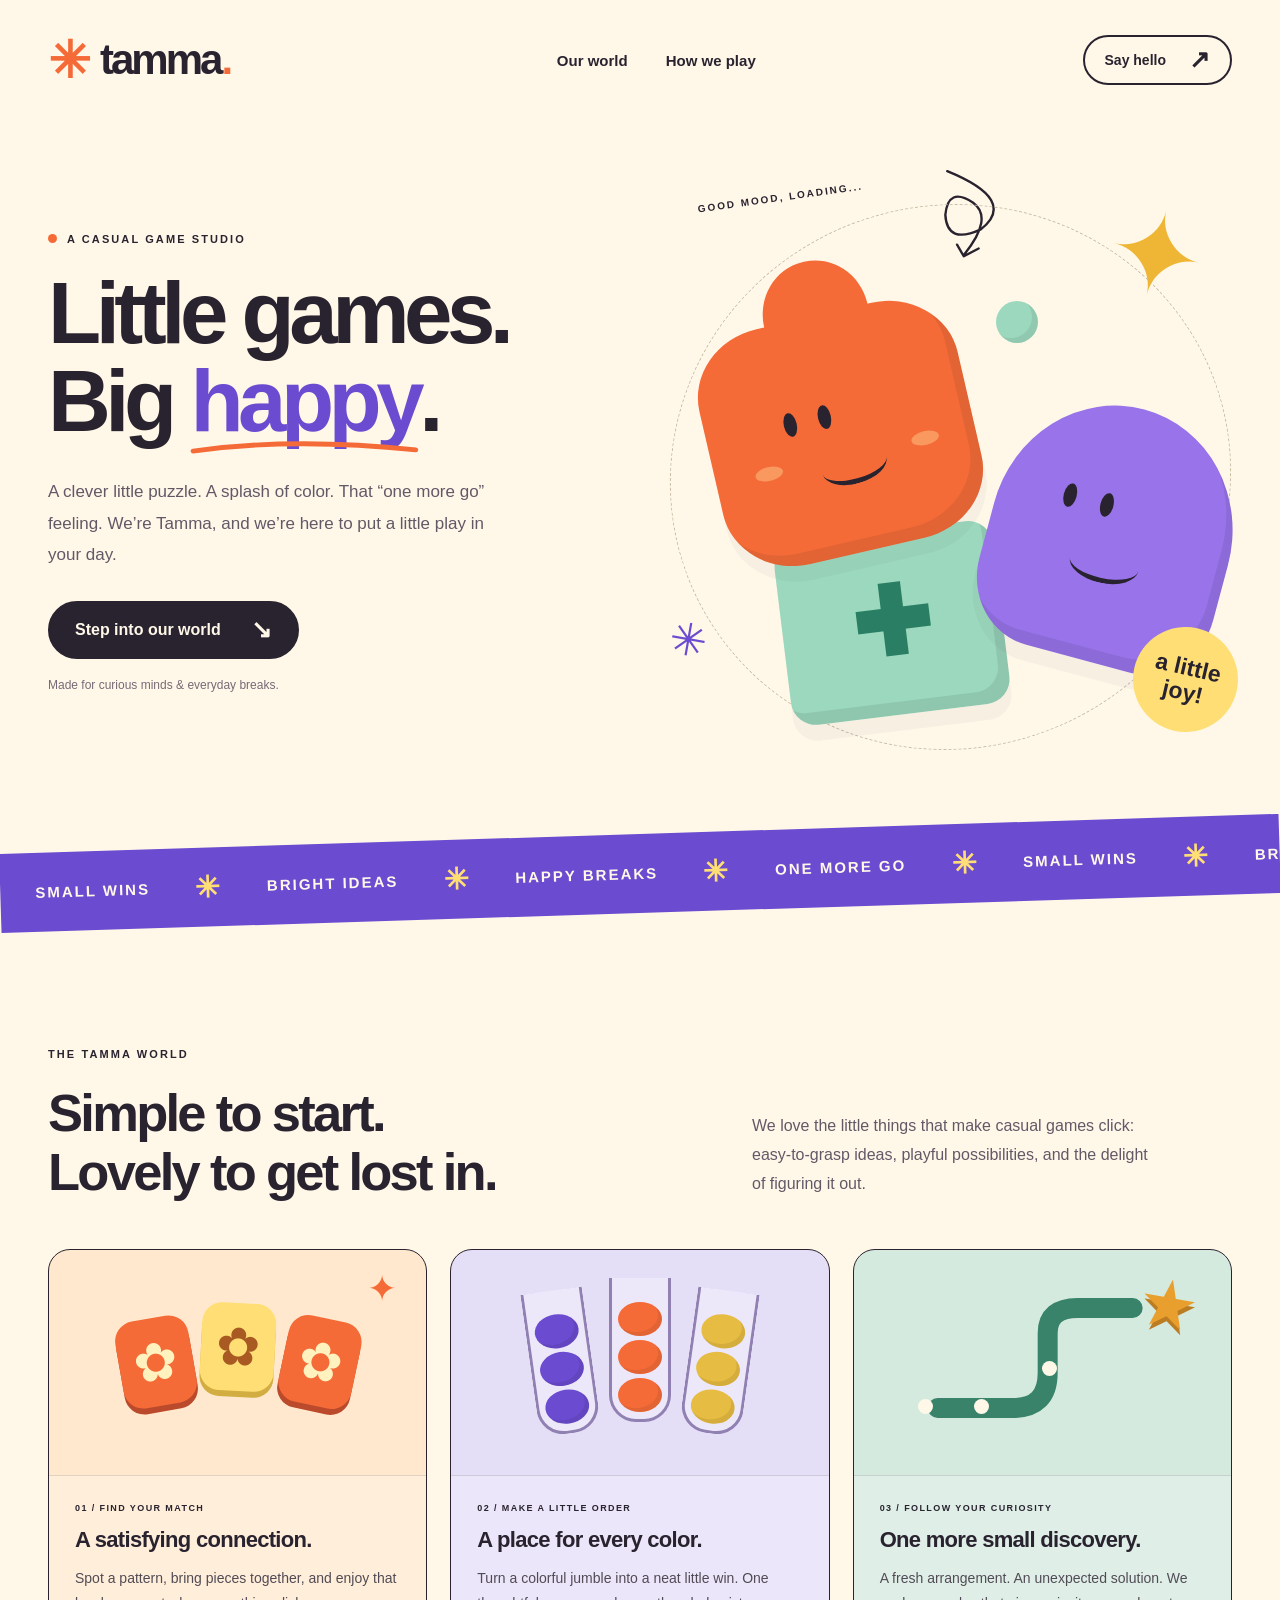
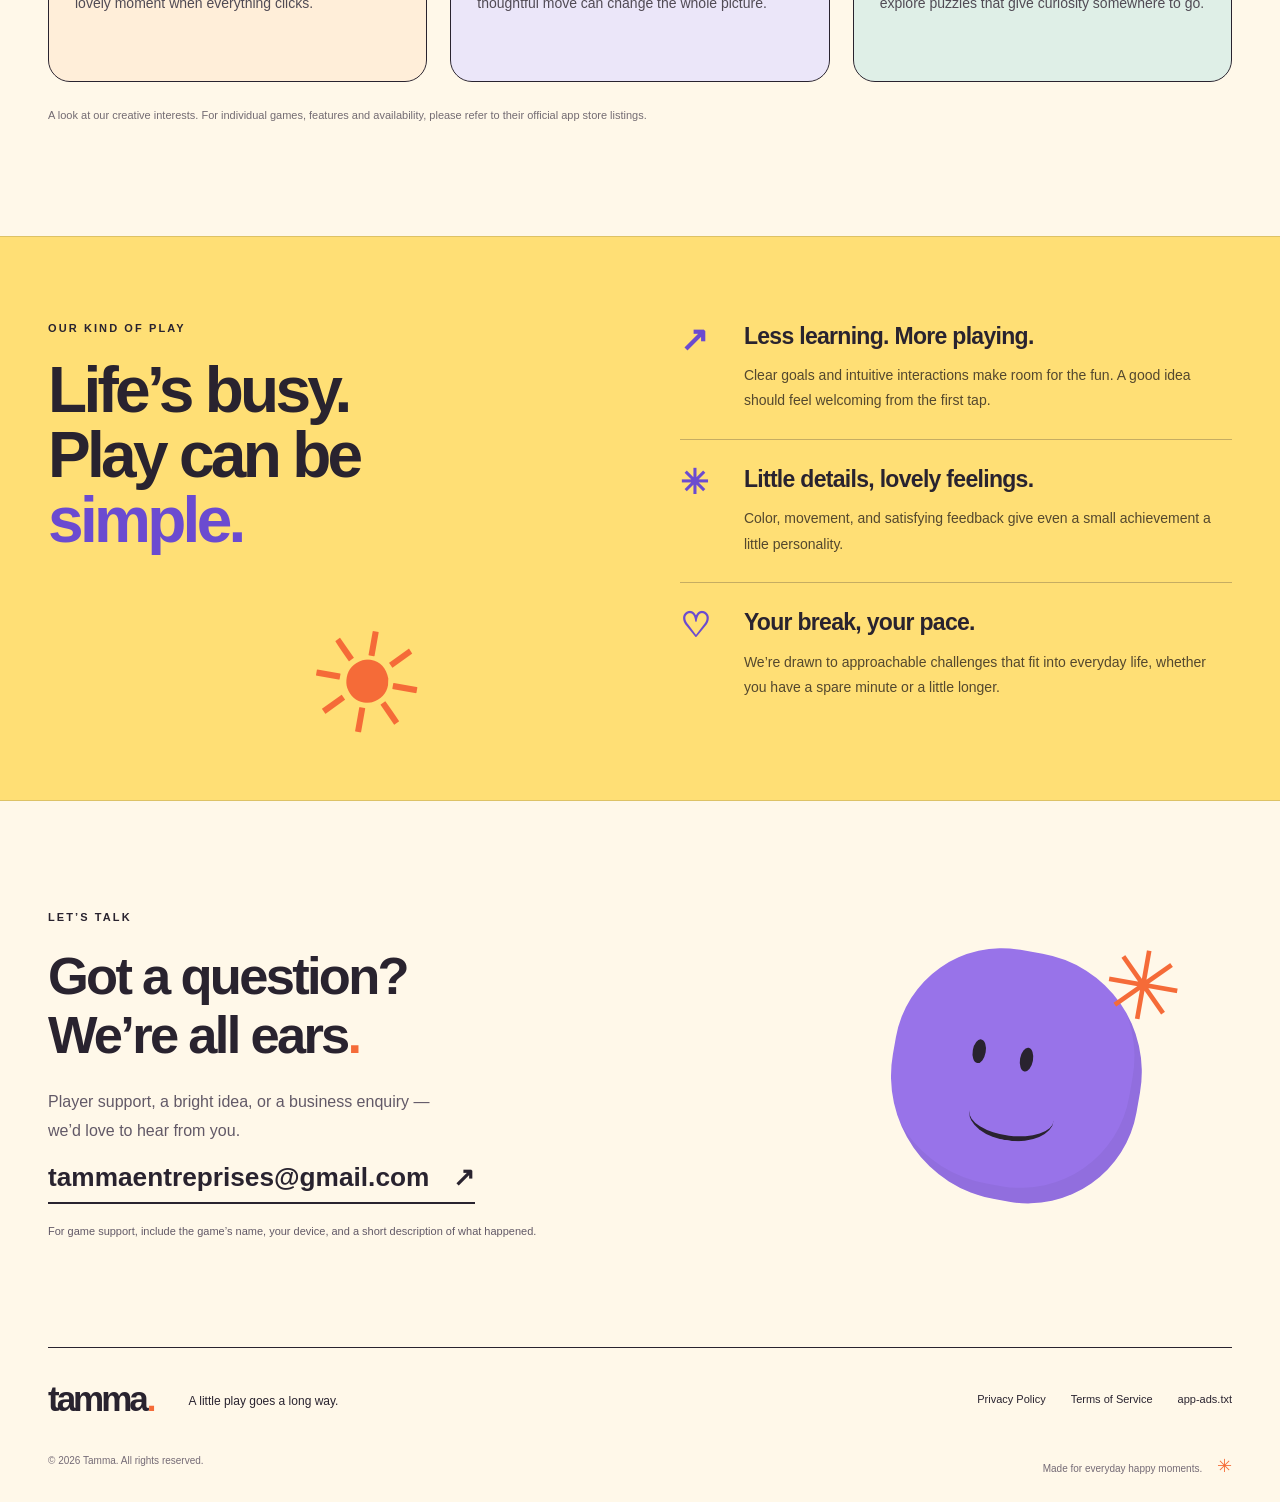
==== index.html @ 645f9931 "Create Tamma casual game studio website" ====
<!doctype html>
<html lang="en">
<head>
  <meta charset="utf-8"><meta name="viewport" content="width=device-width, initial-scale=1">
  <meta name="theme-color" content="#fff8e9">
  <title>Tamma — A little play goes a long way</title>
  <meta name="description" content="Welcome to Tamma. A casual game studio exploring colorful puzzles, satisfying little challenges, and feel-good moments for your everyday.">
  <link rel="canonical" href="https://tammannn.xyz/">
  <meta property="og:title" content="Tamma — A little play goes a long way"><meta property="og:description" content="Colorful puzzles. Small discoveries. A brighter little break."><meta property="og:type" content="website"><meta property="og:url" content="https://tammannn.xyz/">
  <link rel="icon" href="/favicon.svg" type="image/svg+xml"><link rel="stylesheet" href="/style.css">
</head>
<body>
  <a class="skip" href="#main">Skip to content</a>
  <header class="site-header wrap">
    <a class="brand" href="/" aria-label="Tamma home"><span class="brand-flower" aria-hidden="true">✳</span>tamma<span class="brand-dot">.</span></a>
    <nav aria-label="Main navigation"><a href="#world">Our world</a><a href="#approach">How we play</a></nav>
    <a class="button small" href="#contact">Say hello <span aria-hidden="true">↗</span></a>
  </header>
  <main id="main">
    <section class="hero wrap">
      <div class="hero-copy">
        <p class="eyebrow"><span class="status-dot"></span> A CASUAL GAME STUDIO</p>
        <h1>Little games.<br>Big <span class="happy">happy<svg viewBox="0 0 380 24" aria-hidden="true"><path d="M5 17 Q170 -6 375 15"/></svg></span>.</h1>
        <p class="hero-description">A clever little puzzle. A splash of color. That “one more go” feeling. We’re Tamma, and we’re here to put a little play in your day.</p>
        <a class="button" href="#world">Step into our world <span aria-hidden="true">↘</span></a>
        <p class="hero-footnote">Made for curious minds &amp; everyday breaks.</p>
      </div>
      <div class="play-scene" role="img" aria-label="A playful arrangement of smiling orange, purple and mint puzzle pieces, with a yellow star">
        <div class="scene-orbit"></div>
        <span class="scene-caption">GOOD MOOD, LOADING...</span>
        <div class="star star-one" aria-hidden="true">✦</div><div class="star star-two" aria-hidden="true">✳</div>
        <div class="piece orange"><div class="eyes"><i></i><i></i></div><div class="smile"></div><span class="cheek left"></span><span class="cheek right"></span></div>
        <div class="piece purple"><div class="eyes"><i></i><i></i></div><div class="smile"></div></div>
        <div class="piece mint"><span class="piece-cross">✚</span></div>
        <div class="little-ball"></div>
        <span class="scene-sticker">a little<br>joy!</span>
        <svg class="scene-doodle" viewBox="0 0 100 100" aria-hidden="true"><path d="M15 10 Q95 20 65 60 Q35 85 25 55 Q20 25 50 35 Q75 45 55 90 M45 82 L55 92 L68 80"/></svg>
      </div>
    </section>
    <div class="strip-clip"><div class="play-strip" aria-hidden="true"><div>SMALL WINS <span>✳</span> BRIGHT IDEAS <span>✳</span> HAPPY BREAKS <span>✳</span> ONE MORE GO <span>✳</span> SMALL WINS <span>✳</span> BRIGHT IDEAS <span>✳</span></div></div></div>
    <section class="world-section wrap" id="world">
      <div class="section-heading"><div><p class="eyebrow">THE TAMMA WORLD</p><h2>Simple to start.<br>Lovely to get lost in.</h2></div><p>We love the little things that make casual games click: easy-to-grasp ideas, playful possibilities, and the delight of figuring it out.</p></div>
      <div class="focus-grid">
        <article class="focus-card card-match"><div class="focus-art match-art" aria-hidden="true"><span>✿</span><span>✿</span><span>✿</span><i>✦</i></div><div class="card-copy"><span class="card-number">01 / FIND YOUR MATCH</span><h3>A satisfying connection.</h3><p>Spot a pattern, bring pieces together, and enjoy that lovely moment when everything clicks.</p></div></article>
        <article class="focus-card card-sort"><div class="focus-art sort-art" aria-hidden="true"><div><i></i><i></i><i></i></div><div><i></i><i></i><i></i></div><div><i></i><i></i><i></i></div></div><div class="card-copy"><span class="card-number">02 / MAKE A LITTLE ORDER</span><h3>A place for every color.</h3><p>Turn a colorful jumble into a neat little win. One thoughtful move can change the whole picture.</p></div></article>
        <article class="focus-card card-discover"><div class="focus-art discover-art" aria-hidden="true"><div class="path-dot a"></div><div class="path-dot b"></div><div class="path-dot c"></div><svg viewBox="0 0 300 190"><path d="M45 140 H120 Q155 140 155 105 V65 Q155 40 185 40 H240"/></svg><span>★</span></div><div class="card-copy"><span class="card-number">03 / FOLLOW YOUR CURIOSITY</span><h3>One more small discovery.</h3><p>A fresh arrangement. An unexpected solution. We explore puzzles that give curiosity somewhere to go.</p></div></article>
      </div>
      <p class="availability-note">A look at our creative interests. For individual games, features and availability, please refer to their official app store listings.</p>
    </section>
    <section class="approach-section" id="approach"><div class="wrap approach-grid"><div class="approach-title"><p class="eyebrow">OUR KIND OF PLAY</p><h2>Life’s busy.<br>Play can be<br><em>simple.</em></h2><div class="sun-doodle" aria-hidden="true">☀</div></div><div class="principles"><article><span>↗</span><div><h3>Less learning. More playing.</h3><p>Clear goals and intuitive interactions make room for the fun. A good idea should feel welcoming from the first tap.</p></div></article><article><span>✳</span><div><h3>Little details, lovely feelings.</h3><p>Color, movement, and satisfying feedback give even a small achievement a little personality.</p></div></article><article><span>♡</span><div><h3>Your break, your pace.</h3><p>We’re drawn to approachable challenges that fit into everyday life, whether you have a spare minute or a little longer.</p></div></article></div></div></section>
    <section class="contact-section wrap" id="contact"><div><p class="eyebrow">LET’S TALK</p><h2>Got a question?<br>We’re all ears<span class="orange-text">.</span></h2><p>Player support, a bright idea, or a business enquiry —<br class="desktop-break"> we’d love to hear from you.</p><a class="email-link" href="mailto:tammaentreprises@gmail.com">tammaentreprises@gmail.com <span aria-hidden="true">↗</span></a><p class="support-note">For game support, include the game’s name, your device, and a short description of what happened.</p></div><div class="contact-face" aria-hidden="true"><span>✳</span><div class="eyes"><i></i><i></i></div><div class="smile"></div></div></section>
  </main>
  <footer class="site-footer wrap"><div class="footer-top"><a class="brand" href="/" aria-label="Tamma home">tamma<span class="brand-dot">.</span></a><p>A little play goes a long way.</p><nav aria-label="Legal and advertising information"><a href="/privacy-policy/">Privacy Policy</a><a href="/terms-of-service/">Terms of Service</a><a href="/app-ads.txt">app-ads.txt</a></nav></div><div class="footer-bottom"><span>© 2026 Tamma. All rights reserved.</span><span>Made for everyday happy moments. <span aria-hidden="true">✳</span></span></div></footer>
</body>
</html>
---- style.css ----
:root{--cream:#fff8e9;--ink:#29232f;--orange:#f56b38;--purple:#6b4bd0;--mint:#9bd8bd;--line:#d9d1c2;--yellow:#ffdf75}
*{box-sizing:border-box}body{overflow-x:clip}html{scroll-behavior:smooth;scroll-padding-top:30px}body{margin:0;background:var(--cream);color:var(--ink);font-family:"Avenir Next",Avenir,"Trebuchet MS",Arial,sans-serif;-webkit-font-smoothing:antialiased}a{color:inherit;text-underline-offset:5px}a:focus-visible,button:focus-visible{outline:3px solid var(--purple);outline-offset:6px}::selection{background:var(--yellow);color:var(--ink)}.wrap{width:min(1200px,calc(100% - 96px));margin-inline:auto}.skip{position:absolute;left:12px;top:-70px;padding:12px;background:var(--ink);color:white;z-index:10}.skip:focus{top:10px}.site-header{height:120px;display:flex;align-items:center;justify-content:space-between;gap:24px}.brand{font-family:"Arial Rounded MT Bold","Avenir Next",Arial,sans-serif;font-size:42px;font-weight:900;text-decoration:none;letter-spacing:-3px;display:inline-flex;align-items:center;gap:9px}.brand-flower{font-family:Arial,sans-serif;font-size:51px;color:var(--orange);letter-spacing:0;line-height:1}.brand-dot{color:var(--orange);margin-left:-8px}.site-header nav{display:flex;gap:38px;font-size:15px;font-weight:650}.site-header nav a{text-decoration:none}.site-header nav a:hover{color:var(--purple)}.button{display:inline-flex;gap:30px;align-items:center;justify-content:center;border:2px solid var(--ink);background:var(--ink);color:var(--cream);padding:18px 25px;border-radius:50px;font-weight:750;font-size:16px;text-decoration:none;transition:transform .18s,background .18s}.button:hover{transform:translateY(-3px);background:var(--purple)}.button span{font-size:25px;line-height:.7}.button.small{font-size:14px;padding:14px 20px;gap:23px;background:transparent;color:var(--ink)}.button.small:hover{background:var(--yellow)}.hero{display:grid;grid-template-columns:1.05fr 1fr;align-items:center;gap:30px;padding-top:55px;padding-bottom:85px;min-height:660px}.eyebrow{font-size:11px;font-weight:800;letter-spacing:2.1px;display:flex;gap:10px;align-items:center;margin:0 0 24px}.status-dot{width:9px;height:9px;border-radius:50%;background:var(--orange)}h1,h2,h3,p{margin-top:0}h1{font-size:clamp(62px,6.8vw,94px);letter-spacing:-5.5px;line-height:1.02;font-weight:850;margin-bottom:30px}h1 .happy{color:var(--purple);position:relative;display:inline-block}.happy svg{position:absolute;width:100%;height:20px;left:0;bottom:-12px;overflow:visible}.happy svg path{fill:none;stroke:var(--orange);stroke-width:8;stroke-linecap:round}.hero-description{font-size:17px;line-height:1.85;max-width:440px;margin-bottom:30px;color:#625967}.hero-footnote{font-size:12px;color:#756b76;margin:19px 0 0}.play-scene{position:relative;aspect-ratio:1/1.02;isolation:isolate}.scene-orbit{position:absolute;inset:30px 0 0;border:1px dashed #c9bda8;border-radius:50%;transform:rotate(-18deg)}.scene-caption{position:absolute;left:28px;top:17px;font-size:10px;letter-spacing:2px;font-weight:750;transform:rotate(-8deg)}.piece{position:absolute;box-shadow:inset -10px -13px 0 #00000014,0 16px 0 #29232f0a}.piece.orange{background:var(--orange);width:47%;height:42%;left:7%;top:24%;border-radius:28%;transform:rotate(-13deg);z-index:3}.piece.orange:before{content:"";position:absolute;left:31%;top:-23%;width:40%;height:46%;background:var(--orange);border-radius:50%;z-index:-1}.piece.purple{background:#9873e9;width:43%;height:45%;right:0;top:40%;border-radius:50% 50% 28% 28%;transform:rotate(15deg);z-index:4}.piece.mint{width:39%;height:32%;left:20%;bottom:6%;background:var(--mint);border-radius:25px;transform:rotate(-7deg);z-index:2;display:grid;place-items:center}.piece-cross{font-size:95px;font-weight:900;color:#297e63;line-height:1}.eyes{display:flex;gap:22px;position:absolute;left:30%;top:37%}.eyes i{display:block;background:var(--ink);width:13px;height:24px;border-radius:50%}.smile{position:absolute;left:40%;top:57%;width:25%;height:15%;border-bottom:5px solid var(--ink);border-radius:0 0 50% 50%;transform:rotate(-3deg)}.purple .eyes{left:27%;top:35%;gap:25px}.purple .smile{left:36%;top:54%;width:29%}.cheek{position:absolute;background:#ffc18188;width:28px;height:14px;border-radius:50%;top:57%}.cheek.left{left:15%}.cheek.right{right:14%}.star{position:absolute;line-height:1}.star-one{font-size:115px;right:5%;top:4%;color:#efb534;transform:rotate(13deg)}.star-two{font-size:45px;left:0;bottom:15%;color:var(--purple);transform:rotate(10deg)}.little-ball{position:absolute;width:42px;height:42px;border-radius:50%;background:#9bd8bd;box-shadow:inset -6px -5px #00000012;left:58%;top:22%}.scene-sticker{position:absolute;right:-6px;bottom:3%;width:105px;height:105px;border-radius:50%;background:var(--yellow);display:grid;place-content:center;text-align:center;font-weight:900;font-size:23px;line-height:1.05;transform:rotate(13deg);z-index:5}.scene-doodle{position:absolute;width:95px;left:45%;top:-1%;z-index:-1;transform:rotate(15deg)}.scene-doodle path{fill:none;stroke:var(--ink);stroke-width:2.5;stroke-linecap:round;stroke-linejoin:round}.strip-clip{overflow:hidden;padding-block:20px;margin-block:-20px}.play-strip{background:var(--purple);color:var(--cream);overflow:hidden;padding:22px 0;transform:rotate(-1.8deg);width:100%;margin-bottom:30px}.play-strip>div{display:flex;align-items:center;justify-content:space-around;gap:45px;white-space:nowrap;font-weight:750;font-size:15px;letter-spacing:2px;width:max-content;min-width:100%;padding-inline:35px}.play-strip span{font-size:30px;color:var(--yellow)}.world-section{padding-top:105px;padding-bottom:110px}.section-heading{display:grid;grid-template-columns:1.3fr 1fr;gap:80px;align-items:end;margin-bottom:47px}h2{font-size:clamp(40px,4.1vw,57px);line-height:1.12;letter-spacing:-2.7px;font-weight:800;margin-bottom:0}.section-heading>p{font-size:16px;line-height:1.8;max-width:410px;color:#625967;margin-bottom:3px}.focus-grid{display:grid;grid-template-columns:repeat(3,1fr);gap:23px}.focus-card{border:1.5px solid var(--ink);border-radius:22px;overflow:hidden}.card-match{background:#ffe8cd}.card-sort{background:#e4def7}.card-discover{background:#d5eadf}.focus-art{height:225px;position:relative;display:flex;align-items:center;justify-content:center;gap:8px;overflow:hidden}.card-copy{padding:27px 26px 29px;background:#ffffff3d;border-top:1px solid #29232f25;min-height:206px}.card-number{font-size:9px;letter-spacing:1.4px;font-weight:800;display:block;margin-bottom:13px}h3{font-size:22px;letter-spacing:-.7px;line-height:1.25;margin-bottom:13px}.card-copy p{font-size:14px;line-height:1.8;margin-bottom:0;color:#514b55}.match-art span{width:74px;height:88px;background:var(--orange);border-radius:20px;color:#fff2bf;font-size:53px;line-height:88px;text-align:center;box-shadow:0 6px 0 #ba4a2b;transform:rotate(-10deg)}.match-art span:nth-child(2){background:var(--yellow);color:#a85a22;box-shadow:0 6px 0 #d2ad41;transform:translateY(-15px) rotate(3deg)}.match-art span:nth-child(3){transform:rotate(12deg)}.match-art i{position:absolute;top:18px;right:29px;font-style:normal;font-size:36px;color:var(--orange)}.sort-art{gap:17px}.sort-art>div{height:144px;width:62px;border:3px solid #9180b2;border-top:0;border-radius:0 0 27px 27px;padding:11px 6px 7px;display:flex;flex-direction:column-reverse;gap:4px;transform:rotate(-8deg);background:#ffffff45}.sort-art>div:nth-child(2){transform:translateY(-12px)}.sort-art>div:nth-child(3){transform:rotate(8deg)}.sort-art i{height:34px;border-radius:50%;background:var(--purple);box-shadow:inset -4px -4px #00000014}.sort-art>div:nth-child(2) i{background:var(--orange)}.sort-art>div:nth-child(3) i{background:#e7bc42}.discover-art svg{position:absolute;inset:18px 0 0;width:100%;height:190px;fill:none;stroke:#39836b;stroke-width:20;stroke-linejoin:round;stroke-linecap:round}.discover-art>span{font-size:67px;color:#e99f2e;position:absolute;top:16px;right:32px;transform:rotate(10deg);text-shadow:0 5px 0 #bc7c21}.path-dot{position:absolute;z-index:1;background:var(--cream);width:15px;height:15px;border-radius:50%}.path-dot.a{left:17%;bottom:61px}.path-dot.b{left:32%;bottom:61px}.path-dot.c{left:50%;top:111px}.availability-note{font-size:11px;color:#736b72;line-height:1.8;margin:24px 0 0}.approach-section{background:var(--yellow);padding:85px 0 75px;overflow:hidden;border-block:1px solid #ddc265}.approach-grid{display:grid;grid-template-columns:1fr 1.1fr;gap:130px}.approach-title{position:relative}.approach-title h2{font-size:64px;letter-spacing:-3.7px;line-height:1.02}.approach-title h2 em{font-style:normal;color:var(--purple)}.sun-doodle{font-size:140px;color:var(--orange);position:absolute;left:255px;bottom:-30px;line-height:1;transform:rotate(10deg)}.principles article{display:flex;align-items:flex-start;gap:24px;padding:25px 0;border-top:1.5px solid #29232f44}.principles article:first-child{padding-top:0;border:0}.principles article>span{width:40px;flex:none;font-size:34px;font-weight:800;color:var(--purple);line-height:1}.principles h3{font-size:23px}.principles p{font-size:14px;line-height:1.8;margin-bottom:0;color:#54482e}.contact-section{padding-top:110px;padding-bottom:105px;display:grid;grid-template-columns:1.6fr 1fr;gap:60px;align-items:center}.contact-section h2{margin-bottom:24px}.contact-section p:not(.eyebrow){font-size:16px;line-height:1.8;color:#625967}.orange-text{color:var(--orange)}.email-link{display:inline-flex;align-items:center;gap:24px;font-size:clamp(16px,2.05vw,28px);font-weight:750;text-decoration:none;border-bottom:2px solid var(--ink);padding-bottom:9px;overflow-wrap:anywhere}.email-link:hover{color:var(--purple);border-color:var(--purple)}.contact-section p.support-note{font-size:11px;max-width:490px;margin-top:18px;margin-bottom:0}.contact-face{position:relative;width:250px;height:250px;justify-self:center;background:#9873e9;border-radius:43% 48% 44% 50%;transform:rotate(10deg);box-shadow:inset -10px -14px #0000000c}.contact-face>span{position:absolute;right:-25px;top:-40px;font-size:95px;color:var(--orange)}.contact-face .eyes{top:38%;left:31%;gap:35px}.contact-face .smile{left:34%;top:56%;width:34%;height:20%}.site-footer{border-top:1.5px solid var(--ink);padding-top:31px;padding-bottom:25px}.footer-top{display:flex;align-items:center;gap:35px;flex-wrap:wrap}.footer-top .brand{font-size:35px}.footer-top>p{font-size:12px;margin:4px 0 0}.footer-top nav{margin-left:auto;display:flex;gap:25px;font-size:11px}.footer-top nav a{text-decoration:none}.footer-top nav a:hover{text-decoration:underline}.footer-bottom{display:flex;justify-content:space-between;font-size:10px;color:#756b76;margin-top:36px;gap:20px}.footer-bottom>span:last-child>span{color:var(--orange);font-size:18px;margin-left:12px}.legal-hero{padding-top:58px;padding-bottom:58px;border-bottom:1.5px solid var(--ink)}.back-link{display:inline-block;text-decoration:none;font-size:13px;margin-bottom:40px}.back-link:hover{color:var(--purple)}.legal-hero h1{font-size:clamp(52px,6.6vw,84px);margin-bottom:25px;letter-spacing:-4px}.legal-intro{font-size:18px;line-height:1.7;max-width:710px;color:#625967}.legal-date{display:inline-block;margin:0;font-size:11px;border-radius:30px;padding:10px 15px;background:var(--yellow);font-weight:750}.legal-layout{display:grid;grid-template-columns:240px minmax(0,740px);gap:80px;padding-top:60px;padding-bottom:85px;justify-content:space-between}.legal-toc{align-self:start;position:sticky;top:30px;font-size:12px}.legal-toc .eyebrow{font-size:10px;margin-bottom:21px}.legal-toc nav{display:flex;flex-direction:column;gap:15px}.legal-toc a{color:#625967;text-decoration:none;line-height:1.5}.legal-toc a:hover{color:var(--purple)}.legal-body section{margin-bottom:39px;scroll-margin-top:30px}.legal-body h2{font-size:24px;letter-spacing:-.8px;line-height:1.4;margin-bottom:14px}.legal-body h2>span{color:var(--orange);font-size:12px;letter-spacing:1px;margin-right:13px}.legal-body p,.legal-body li{font-size:15px;line-height:1.85;color:#625967;overflow-wrap:anywhere}.legal-body p{margin-bottom:14px}.legal-body ul{padding-left:21px}.legal-body li{padding-left:5px;margin-bottom:9px}.legal-contact{border:1.5px solid var(--ink);border-radius:18px;padding:27px;background:#e4def7}.legal-contact h2{margin-bottom:12px}.legal-contact p{margin-bottom:12px}.legal-contact>a{font-size:16px;font-weight:750;overflow-wrap:anywhere}.error-section{min-height:55vh;padding-block:70px}.error-section h1{margin-block:22px}.error-section p{font-size:18px;line-height:1.7}
@media(min-width:1500px){.hero{min-height:720px;gap:55px}.hero h1{font-size:96px}}
@media(max-width:1000px){.wrap{width:calc(100% - 56px)}.site-header{height:100px}.hero{gap:12px;padding-top:35px;padding-bottom:60px;min-height:570px}h1{font-size:68px;letter-spacing:-4px}.hero-description{font-size:15px}.scene-caption{font-size:8px;left:15px}.star-one{font-size:85px}.scene-sticker{width:80px;height:80px;font-size:19px}.piece-cross{font-size:70px}.eyes{gap:17px}.eyes i{width:10px;height:20px}.purple .eyes{gap:20px}.section-heading{gap:35px}.focus-grid{gap:15px}.focus-art{height:190px}.card-copy{padding:22px 20px}.card-copy h3{font-size:20px}.match-art span{width:58px;height:73px;font-size:43px;line-height:73px}.sort-art{gap:10px}.sort-art>div{width:53px;height:131px}.discover-art svg{top:0}.discover-art>span{font-size:57px;top:8px;right:15px}.path-dot{display:none}.approach-grid{gap:50px}.approach-title h2{font-size:58px}.sun-doodle{left:190px;font-size:110px}.contact-face{width:210px;height:210px}.legal-layout{grid-template-columns:190px minmax(0,1fr);gap:45px}.footer-top{gap:20px}.footer-top nav{gap:18px}}
@media(max-width:700px){.wrap{width:calc(100% - 40px)}.site-header{height:88px;gap:12px}.brand{font-size:35px;letter-spacing:-2.5px}.brand-flower{font-size:39px;gap:6px}.site-header nav{display:none}.button.small{font-size:12px;padding:12px 15px;gap:12px}.hero{grid-template-columns:1fr;padding-top:28px;padding-bottom:35px;gap:15px;min-height:0}.hero-copy{max-width:500px}h1{font-size:clamp(44px,13vw,62px);letter-spacing:-3px;margin-bottom:30px}.eyebrow{font-size:9px;letter-spacing:1.7px;margin-bottom:22px}.hero-description{font-size:15px;line-height:1.8;max-width:95%;margin-bottom:24px}.button{font-size:14px;padding:16px 22px;gap:25px}.hero-footnote{font-size:10px;margin-top:15px}.play-scene{width:min(100%,420px);justify-self:center;aspect-ratio:1.12;margin-top:15px}.scene-caption{top:10px;font-size:8px}.scene-orbit{inset:20px 5px 0}.piece.orange{top:23%}.piece.purple{top:41%}.piece.mint{bottom:3%}.scene-sticker{right:0;bottom:1%;width:74px;height:74px;font-size:18px}.star-one{font-size:85px}.star-two{font-size:35px}.scene-doodle{width:70px;left:49%}.little-ball{width:29px;height:29px;top:21%}.smile{border-width:4px}.play-strip{padding:15px 0;margin-bottom:0}.play-strip>div{font-size:11px;gap:25px;letter-spacing:1.7px}.play-strip span{font-size:22px}.world-section{padding-block:65px}.section-heading{grid-template-columns:1fr;gap:20px;margin-bottom:30px}h2{font-size:39px;letter-spacing:-2px}.section-heading>p{font-size:14px;max-width:100%}.focus-grid{grid-template-columns:1fr;gap:23px}.focus-art{height:210px}.card-copy{min-height:0;padding:25px}.card-copy h3{font-size:24px}.card-number{font-size:9px}.card-copy p{font-size:14px}.match-art span{width:73px;height:85px;line-height:85px;font-size:52px}.sort-art{gap:19px}.sort-art>div{height:140px;width:59px}.discover-art svg{width:300px;inset:9px auto auto;left:50%;transform:translateX(-50%)}.discover-art>span{right:calc(50% - 128px);top:20px;font-size:63px}.availability-note{font-size:10px}.approach-section{padding-block:55px}.approach-grid{grid-template-columns:1fr;gap:35px}.approach-title h2{font-size:51px;letter-spacing:-2.8px}.sun-doodle{left:auto;right:15px;bottom:0;font-size:110px}.principles article{gap:18px;padding-block:24px}.principles h3{font-size:21px}.principles p{font-size:13px}.principles article>span{font-size:29px;width:31px}.contact-section{grid-template-columns:1fr;padding-block:65px;gap:35px}.contact-section p:not(.eyebrow){font-size:14px}.email-link{font-size:clamp(15px,4.3vw,24px);gap:12px}.contact-section p.support-note{font-size:10px}.contact-face{width:150px;height:150px;justify-self:end;margin-right:25px}.contact-face>span{font-size:68px;right:-20px;top:-26px}.contact-face .eyes{gap:25px}.contact-face .eyes i{width:9px;height:16px}.contact-face .smile{border-width:4px}.site-footer{padding-block:25px}.footer-top{gap:15px}.footer-top .brand{font-size:32px}.footer-top>p{font-size:10px;margin-left:auto}.footer-top nav{width:100%;margin-top:15px;justify-content:space-between;font-size:10px;gap:12px}.footer-bottom{font-size:9px;flex-direction:column;gap:10px;margin-top:25px}.footer-bottom>span:last-child>span{font-size:15px}.legal-hero{padding-top:27px;padding-bottom:35px}.back-link{font-size:12px;margin-bottom:30px}.legal-hero h1{font-size:48px;letter-spacing:-2.6px}.legal-intro{font-size:15px}.legal-layout{grid-template-columns:1fr;gap:35px;padding-top:35px;padding-bottom:50px}.legal-toc{position:static;border-bottom:1px solid var(--line);padding-bottom:25px}.legal-toc nav{display:grid;grid-template-columns:1fr 1fr;gap:12px 20px}.legal-toc a{font-size:10px}.legal-toc .eyebrow{margin-bottom:15px}.legal-body h2{font-size:22px}.legal-body p,.legal-body li{font-size:14px}.legal-body h2>span{display:block;margin-bottom:4px}.legal-contact{padding:23px}.legal-contact>a{font-size:14px}.desktop-break{display:none}}
@media(prefers-reduced-motion:reduce){html{scroll-behavior:auto}*{transition:none!important}}
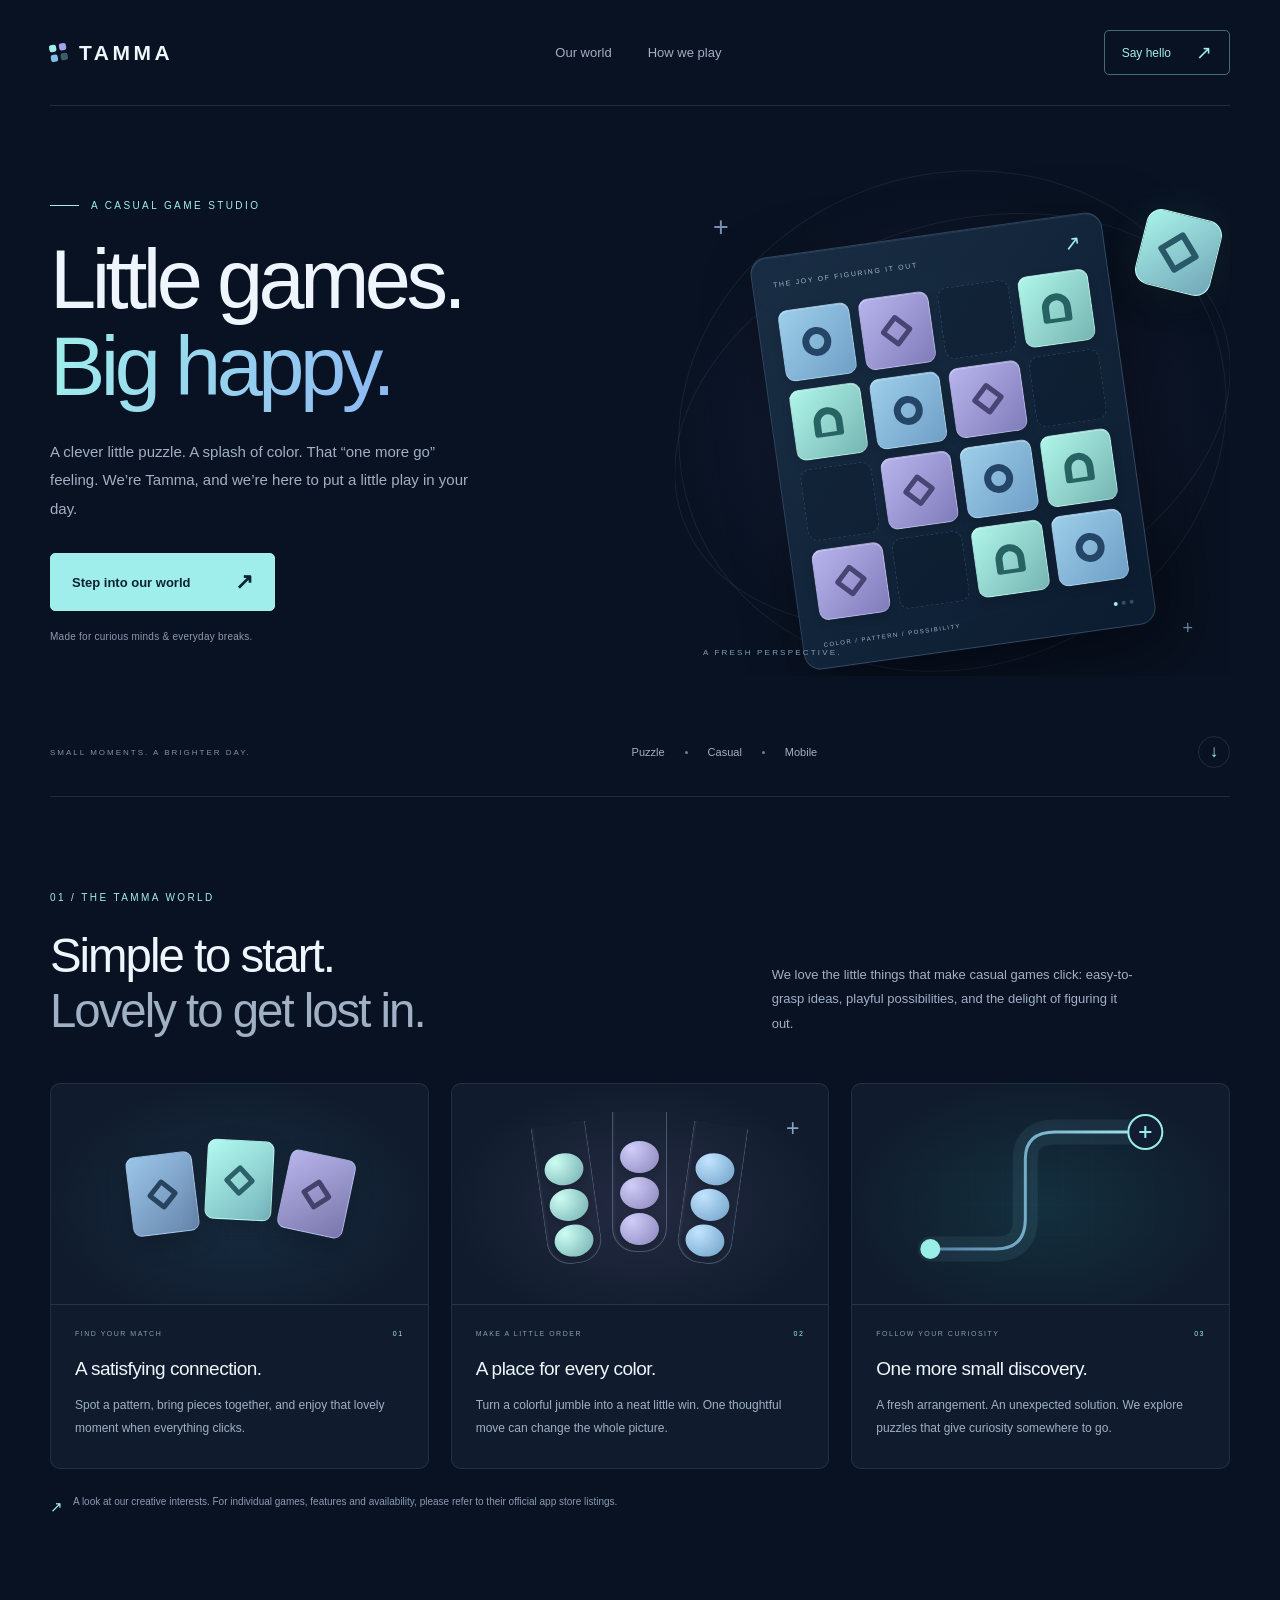
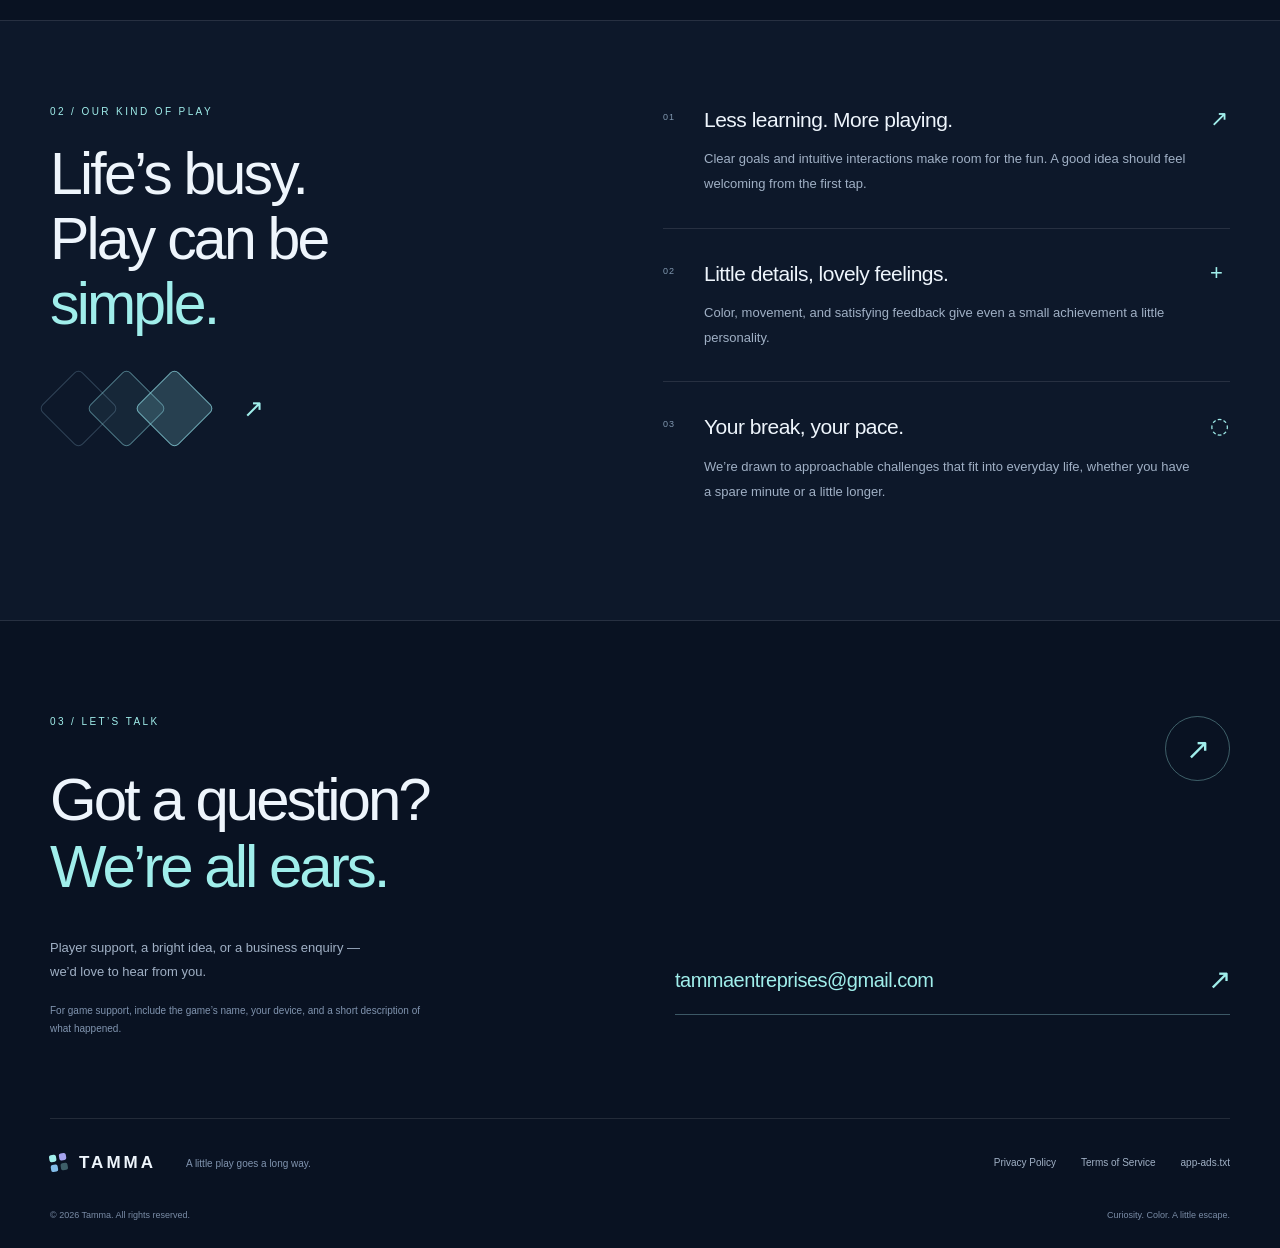
==== commit b7e403d4: "Redesign Tamma in midnight blue and ice cyan" ====
--- a/index.html
+++ b/index.html
@@ -1,55 +1,12 @@
-<!doctype html>
-<html lang="en">
-<head>
-  <meta charset="utf-8"><meta name="viewport" content="width=device-width, initial-scale=1">
-  <meta name="theme-color" content="#fff8e9">
-  <title>Tamma — A little play goes a long way</title>
-  <meta name="description" content="Welcome to Tamma. A casual game studio exploring colorful puzzles, satisfying little challenges, and feel-good moments for your everyday.">
-  <link rel="canonical" href="https://tammannn.xyz/">
-  <meta property="og:title" content="Tamma — A little play goes a long way"><meta property="og:description" content="Colorful puzzles. Small discoveries. A brighter little break."><meta property="og:type" content="website"><meta property="og:url" content="https://tammannn.xyz/">
-  <link rel="icon" href="/favicon.svg" type="image/svg+xml"><link rel="stylesheet" href="/style.css">
-</head>
-<body>
-  <a class="skip" href="#main">Skip to content</a>
-  <header class="site-header wrap">
-    <a class="brand" href="/" aria-label="Tamma home"><span class="brand-flower" aria-hidden="true">✳</span>tamma<span class="brand-dot">.</span></a>
-    <nav aria-label="Main navigation"><a href="#world">Our world</a><a href="#approach">How we play</a></nav>
-    <a class="button small" href="#contact">Say hello <span aria-hidden="true">↗</span></a>
-  </header>
-  <main id="main">
-    <section class="hero wrap">
-      <div class="hero-copy">
-        <p class="eyebrow"><span class="status-dot"></span> A CASUAL GAME STUDIO</p>
-        <h1>Little games.<br>Big <span class="happy">happy<svg viewBox="0 0 380 24" aria-hidden="true"><path d="M5 17 Q170 -6 375 15"/></svg></span>.</h1>
-        <p class="hero-description">A clever little puzzle. A splash of color. That “one more go” feeling. We’re Tamma, and we’re here to put a little play in your day.</p>
-        <a class="button" href="#world">Step into our world <span aria-hidden="true">↘</span></a>
-        <p class="hero-footnote">Made for curious minds &amp; everyday breaks.</p>
-      </div>
-      <div class="play-scene" role="img" aria-label="A playful arrangement of smiling orange, purple and mint puzzle pieces, with a yellow star">
-        <div class="scene-orbit"></div>
-        <span class="scene-caption">GOOD MOOD, LOADING...</span>
-        <div class="star star-one" aria-hidden="true">✦</div><div class="star star-two" aria-hidden="true">✳</div>
-        <div class="piece orange"><div class="eyes"><i></i><i></i></div><div class="smile"></div><span class="cheek left"></span><span class="cheek right"></span></div>
-        <div class="piece purple"><div class="eyes"><i></i><i></i></div><div class="smile"></div></div>
-        <div class="piece mint"><span class="piece-cross">✚</span></div>
-        <div class="little-ball"></div>
-        <span class="scene-sticker">a little<br>joy!</span>
-        <svg class="scene-doodle" viewBox="0 0 100 100" aria-hidden="true"><path d="M15 10 Q95 20 65 60 Q35 85 25 55 Q20 25 50 35 Q75 45 55 90 M45 82 L55 92 L68 80"/></svg>
-      </div>
-    </section>
-    <div class="strip-clip"><div class="play-strip" aria-hidden="true"><div>SMALL WINS <span>✳</span> BRIGHT IDEAS <span>✳</span> HAPPY BREAKS <span>✳</span> ONE MORE GO <span>✳</span> SMALL WINS <span>✳</span> BRIGHT IDEAS <span>✳</span></div></div></div>
-    <section class="world-section wrap" id="world">
-      <div class="section-heading"><div><p class="eyebrow">THE TAMMA WORLD</p><h2>Simple to start.<br>Lovely to get lost in.</h2></div><p>We love the little things that make casual games click: easy-to-grasp ideas, playful possibilities, and the delight of figuring it out.</p></div>
-      <div class="focus-grid">
-        <article class="focus-card card-match"><div class="focus-art match-art" aria-hidden="true"><span>✿</span><span>✿</span><span>✿</span><i>✦</i></div><div class="card-copy"><span class="card-number">01 / FIND YOUR MATCH</span><h3>A satisfying connection.</h3><p>Spot a pattern, bring pieces together, and enjoy that lovely moment when everything clicks.</p></div></article>
-        <article class="focus-card card-sort"><div class="focus-art sort-art" aria-hidden="true"><div><i></i><i></i><i></i></div><div><i></i><i></i><i></i></div><div><i></i><i></i><i></i></div></div><div class="card-copy"><span class="card-number">02 / MAKE A LITTLE ORDER</span><h3>A place for every color.</h3><p>Turn a colorful jumble into a neat little win. One thoughtful move can change the whole picture.</p></div></article>
-        <article class="focus-card card-discover"><div class="focus-art discover-art" aria-hidden="true"><div class="path-dot a"></div><div class="path-dot b"></div><div class="path-dot c"></div><svg viewBox="0 0 300 190"><path d="M45 140 H120 Q155 140 155 105 V65 Q155 40 185 40 H240"/></svg><span>★</span></div><div class="card-copy"><span class="card-number">03 / FOLLOW YOUR CURIOSITY</span><h3>One more small discovery.</h3><p>A fresh arrangement. An unexpected solution. We explore puzzles that give curiosity somewhere to go.</p></div></article>
-      </div>
-      <p class="availability-note">A look at our creative interests. For individual games, features and availability, please refer to their official app store listings.</p>
-    </section>
-    <section class="approach-section" id="approach"><div class="wrap approach-grid"><div class="approach-title"><p class="eyebrow">OUR KIND OF PLAY</p><h2>Life’s busy.<br>Play can be<br><em>simple.</em></h2><div class="sun-doodle" aria-hidden="true">☀</div></div><div class="principles"><article><span>↗</span><div><h3>Less learning. More playing.</h3><p>Clear goals and intuitive interactions make room for the fun. A good idea should feel welcoming from the first tap.</p></div></article><article><span>✳</span><div><h3>Little details, lovely feelings.</h3><p>Color, movement, and satisfying feedback give even a small achievement a little personality.</p></div></article><article><span>♡</span><div><h3>Your break, your pace.</h3><p>We’re drawn to approachable challenges that fit into everyday life, whether you have a spare minute or a little longer.</p></div></article></div></div></section>
-    <section class="contact-section wrap" id="contact"><div><p class="eyebrow">LET’S TALK</p><h2>Got a question?<br>We’re all ears<span class="orange-text">.</span></h2><p>Player support, a bright idea, or a business enquiry —<br class="desktop-break"> we’d love to hear from you.</p><a class="email-link" href="mailto:tammaentreprises@gmail.com">tammaentreprises@gmail.com <span aria-hidden="true">↗</span></a><p class="support-note">For game support, include the game’s name, your device, and a short description of what happened.</p></div><div class="contact-face" aria-hidden="true"><span>✳</span><div class="eyes"><i></i><i></i></div><div class="smile"></div></div></section>
-  </main>
-  <footer class="site-footer wrap"><div class="footer-top"><a class="brand" href="/" aria-label="Tamma home">tamma<span class="brand-dot">.</span></a><p>A little play goes a long way.</p><nav aria-label="Legal and advertising information"><a href="/privacy-policy/">Privacy Policy</a><a href="/terms-of-service/">Terms of Service</a><a href="/app-ads.txt">app-ads.txt</a></nav></div><div class="footer-bottom"><span>© 2026 Tamma. All rights reserved.</span><span>Made for everyday happy moments. <span aria-hidden="true">✳</span></span></div></footer>
-</body>
-</html>
+<!doctype html><html lang="en"><head><meta charset="utf-8"><meta name="viewport" content="width=device-width,initial-scale=1"><meta name="theme-color" content="#091222"><title>Tamma — A little play goes a long way</title><meta name="description" content="Welcome to Tamma. A casual game studio exploring colorful puzzles, satisfying little challenges, and feel-good moments for your everyday."><link rel="canonical" href="https://tammannn.xyz/"><meta property="og:title" content="Tamma — A little play goes a long way"><meta property="og:description" content="Colorful puzzles. Small discoveries. A brighter little break."><meta property="og:type" content="website"><meta property="og:url" content="https://tammannn.xyz/"><link rel="icon" href="/favicon.svg" type="image/svg+xml"><link rel="stylesheet" href="/style.css"></head><body><a class="skip" href="#main">Skip to content</a><header class="site-header wrap"><a class="brand" href="/" aria-label="Tamma home"><span class="brand-mark" aria-hidden="true"><i></i><i></i><i></i><i></i></span>TAMMA</a><nav aria-label="Main navigation"><a href="/#world">Our world</a><a href="/#approach">How we play</a></nav><a class="header-contact" href="/#contact">Say hello <span aria-hidden="true">↗</span></a></header>
+<main id="main">
+<section class="hero wrap"><div class="hero-copy"><p class="eyebrow"><span class="tiny-line"></span>A CASUAL GAME STUDIO</p><h1>Little games.<br><span>Big happy.</span></h1><p class="hero-description">A clever little puzzle. A splash of color. That “one more go” feeling. We’re Tamma, and we’re here to put a little play in your day.</p><a class="button" href="#world">Step into our world <span aria-hidden="true">↗</span></a><p class="hero-footnote">Made for curious minds &amp; everyday breaks.</p></div>
+<div class="hero-art" role="img" aria-label="An illuminated blue, aqua and lavender puzzle board made of circles, diamonds and arches"><div class="art-glow"></div><div class="orbit orbit-outer"></div><div class="orbit orbit-inner"></div><span class="art-cross cross-one" aria-hidden="true">+</span><span class="art-cross cross-two" aria-hidden="true">+</span><div class="board-frame"><div class="board-label"><span>THE JOY OF FIGURING IT OUT</span><span aria-hidden="true">↗</span></div><div class="puzzle-board"><span class="puzzle-tile sky"><i class="glyph circle"></i></span><span class="puzzle-tile lilac"><i class="glyph diamond"></i></span><span class="puzzle-tile empty"><i class="glyph "></i></span><span class="puzzle-tile aqua"><i class="glyph arch"></i></span><span class="puzzle-tile aqua"><i class="glyph arch"></i></span><span class="puzzle-tile sky"><i class="glyph circle"></i></span><span class="puzzle-tile lilac"><i class="glyph diamond"></i></span><span class="puzzle-tile empty"><i class="glyph "></i></span><span class="puzzle-tile empty"><i class="glyph "></i></span><span class="puzzle-tile lilac"><i class="glyph diamond"></i></span><span class="puzzle-tile sky"><i class="glyph circle"></i></span><span class="puzzle-tile aqua"><i class="glyph arch"></i></span><span class="puzzle-tile lilac"><i class="glyph diamond"></i></span><span class="puzzle-tile empty"><i class="glyph "></i></span><span class="puzzle-tile aqua"><i class="glyph arch"></i></span><span class="puzzle-tile sky"><i class="glyph circle"></i></span></div><div class="board-bottom"><span>COLOR / PATTERN / POSSIBILITY</span><span class="three-dots" aria-hidden="true"><i></i><i></i><i></i></span></div></div><div class="floating-tile"><i class="glyph diamond"></i></div><span class="art-note">A FRESH PERSPECTIVE.</span></div></section>
+<div class="hero-meta wrap"><span>SMALL MOMENTS. A BRIGHTER DAY.</span><div><span>Puzzle</span><i></i><span>Casual</span><i></i><span>Mobile</span></div><a href="#world" aria-label="Explore our creative focus"><span aria-hidden="true">↓</span></a></div>
+<section class="world-section wrap" id="world"><div class="section-heading"><div><p class="eyebrow">01 / THE TAMMA WORLD</p><h2>Simple to start.<br><span>Lovely to get lost in.</span></h2></div><p>We love the little things that make casual games click: easy-to-grasp ideas, playful possibilities, and the delight of figuring it out.</p></div>
+<div class="focus-grid"><article class="focus-card"><div class="focus-art match-art" aria-hidden="true"><span><i class="glyph diamond"></i></span><span><i class="glyph diamond"></i></span><span><i class="glyph diamond"></i></span><div class="art-grid"></div></div><div class="card-copy"><p class="card-number">FIND YOUR MATCH <span>01</span></p><h3>A satisfying connection.</h3><p>Spot a pattern, bring pieces together, and enjoy that lovely moment when everything clicks.</p></div></article>
+<article class="focus-card"><div class="focus-art sort-art" aria-hidden="true"><div><i></i><i></i><i></i></div><div><i></i><i></i><i></i></div><div><i></i><i></i><i></i></div><span class="sort-spark">+</span></div><div class="card-copy"><p class="card-number">MAKE A LITTLE ORDER <span>02</span></p><h3>A place for every color.</h3><p>Turn a colorful jumble into a neat little win. One thoughtful move can change the whole picture.</p></div></article>
+<article class="focus-card"><div class="focus-art discover-art" aria-hidden="true"><svg viewBox="0 0 320 220"><defs><linearGradient id="route-color" x1="0" x2="1"><stop stop-color="#537fa7"/><stop offset="1" stop-color="#a1e8f2"/></linearGradient></defs><path class="route-shadow" d="M50 165 H115 Q145 165 145 135 V75 Q145 48 175 48 H265"/><path class="route-main" d="M50 165 H115 Q145 165 145 135 V75 Q145 48 175 48 H265"/><circle cx="50" cy="165" r="10" fill="#99eee8"/><circle cx="265" cy="48" r="17" fill="#121d33" stroke="#99eee8" stroke-width="2"/><path d="M259 48 H271 M265 42 V54" stroke="#99eee8" stroke-width="2"/></svg><div class="art-grid"></div></div><div class="card-copy"><p class="card-number">FOLLOW YOUR CURIOSITY <span>03</span></p><h3>One more small discovery.</h3><p>A fresh arrangement. An unexpected solution. We explore puzzles that give curiosity somewhere to go.</p></div></article></div><p class="availability-note"><span aria-hidden="true">↗</span> A look at our creative interests. For individual games, features and availability, please refer to their official app store listings.</p></section>
+<section class="approach-section" id="approach"><div class="wrap approach-grid"><div class="approach-title"><p class="eyebrow">02 / OUR KIND OF PLAY</p><h2>Life’s busy.<br>Play can be<br><span>simple.</span></h2><div class="approach-graphic" aria-hidden="true"><span></span><span></span><span></span><i>↗</i></div></div><div class="principles"><article><span class="principle-number">01</span><div><h3>Less learning. More playing.</h3><p>Clear goals and intuitive interactions make room for the fun. A good idea should feel welcoming from the first tap.</p></div><span class="principle-icon" aria-hidden="true">↗</span></article><article><span class="principle-number">02</span><div><h3>Little details, lovely feelings.</h3><p>Color, movement, and satisfying feedback give even a small achievement a little personality.</p></div><span class="principle-icon" aria-hidden="true">+</span></article><article><span class="principle-number">03</span><div><h3>Your break, your pace.</h3><p>We’re drawn to approachable challenges that fit into everyday life, whether you have a spare minute or a little longer.</p></div><span class="principle-icon" aria-hidden="true">◌</span></article></div></div></section>
+<section class="contact-section wrap" id="contact"><div class="contact-top"><p class="eyebrow">03 / LET’S TALK</p><span class="contact-orbit" aria-hidden="true">↗</span></div><h2>Got a question?<br><span>We’re all ears.</span></h2><div class="contact-bottom"><div><p>Player support, a bright idea, or a business enquiry —<br class="desktop-break"> we’d love to hear from you.</p><p class="support-note">For game support, include the game’s name, your device, and a short description of what happened.</p></div><a class="email-link" href="mailto:tammaentreprises@gmail.com">tammaentreprises@gmail.com <span aria-hidden="true">↗</span></a></div></section>
+</main><footer class="site-footer wrap"><div class="footer-top"><a class="brand" href="/" aria-label="Tamma home"><span class="brand-mark" aria-hidden="true"><i></i><i></i><i></i><i></i></span>TAMMA</a><p>A little play goes a long way.</p><nav aria-label="Legal and advertising information"><a href="/privacy-policy/">Privacy Policy</a><a href="/terms-of-service/">Terms of Service</a><a href="/app-ads.txt">app-ads.txt</a></nav></div><div class="footer-bottom"><span>© 2026 Tamma. All rights reserved.</span><span>Curiosity. Color. A little escape.</span></div></footer></body></html>
--- a/style.css
+++ b/style.css
@@ -1,6 +1,6 @@
-:root{--cream:#fff8e9;--ink:#29232f;--orange:#f56b38;--purple:#6b4bd0;--mint:#9bd8bd;--line:#d9d1c2;--yellow:#ffdf75}
-*{box-sizing:border-box}body{overflow-x:clip}html{scroll-behavior:smooth;scroll-padding-top:30px}body{margin:0;background:var(--cream);color:var(--ink);font-family:"Avenir Next",Avenir,"Trebuchet MS",Arial,sans-serif;-webkit-font-smoothing:antialiased}a{color:inherit;text-underline-offset:5px}a:focus-visible,button:focus-visible{outline:3px solid var(--purple);outline-offset:6px}::selection{background:var(--yellow);color:var(--ink)}.wrap{width:min(1200px,calc(100% - 96px));margin-inline:auto}.skip{position:absolute;left:12px;top:-70px;padding:12px;background:var(--ink);color:white;z-index:10}.skip:focus{top:10px}.site-header{height:120px;display:flex;align-items:center;justify-content:space-between;gap:24px}.brand{font-family:"Arial Rounded MT Bold","Avenir Next",Arial,sans-serif;font-size:42px;font-weight:900;text-decoration:none;letter-spacing:-3px;display:inline-flex;align-items:center;gap:9px}.brand-flower{font-family:Arial,sans-serif;font-size:51px;color:var(--orange);letter-spacing:0;line-height:1}.brand-dot{color:var(--orange);margin-left:-8px}.site-header nav{display:flex;gap:38px;font-size:15px;font-weight:650}.site-header nav a{text-decoration:none}.site-header nav a:hover{color:var(--purple)}.button{display:inline-flex;gap:30px;align-items:center;justify-content:center;border:2px solid var(--ink);background:var(--ink);color:var(--cream);padding:18px 25px;border-radius:50px;font-weight:750;font-size:16px;text-decoration:none;transition:transform .18s,background .18s}.button:hover{transform:translateY(-3px);background:var(--purple)}.button span{font-size:25px;line-height:.7}.button.small{font-size:14px;padding:14px 20px;gap:23px;background:transparent;color:var(--ink)}.button.small:hover{background:var(--yellow)}.hero{display:grid;grid-template-columns:1.05fr 1fr;align-items:center;gap:30px;padding-top:55px;padding-bottom:85px;min-height:660px}.eyebrow{font-size:11px;font-weight:800;letter-spacing:2.1px;display:flex;gap:10px;align-items:center;margin:0 0 24px}.status-dot{width:9px;height:9px;border-radius:50%;background:var(--orange)}h1,h2,h3,p{margin-top:0}h1{font-size:clamp(62px,6.8vw,94px);letter-spacing:-5.5px;line-height:1.02;font-weight:850;margin-bottom:30px}h1 .happy{color:var(--purple);position:relative;display:inline-block}.happy svg{position:absolute;width:100%;height:20px;left:0;bottom:-12px;overflow:visible}.happy svg path{fill:none;stroke:var(--orange);stroke-width:8;stroke-linecap:round}.hero-description{font-size:17px;line-height:1.85;max-width:440px;margin-bottom:30px;color:#625967}.hero-footnote{font-size:12px;color:#756b76;margin:19px 0 0}.play-scene{position:relative;aspect-ratio:1/1.02;isolation:isolate}.scene-orbit{position:absolute;inset:30px 0 0;border:1px dashed #c9bda8;border-radius:50%;transform:rotate(-18deg)}.scene-caption{position:absolute;left:28px;top:17px;font-size:10px;letter-spacing:2px;font-weight:750;transform:rotate(-8deg)}.piece{position:absolute;box-shadow:inset -10px -13px 0 #00000014,0 16px 0 #29232f0a}.piece.orange{background:var(--orange);width:47%;height:42%;left:7%;top:24%;border-radius:28%;transform:rotate(-13deg);z-index:3}.piece.orange:before{content:"";position:absolute;left:31%;top:-23%;width:40%;height:46%;background:var(--orange);border-radius:50%;z-index:-1}.piece.purple{background:#9873e9;width:43%;height:45%;right:0;top:40%;border-radius:50% 50% 28% 28%;transform:rotate(15deg);z-index:4}.piece.mint{width:39%;height:32%;left:20%;bottom:6%;background:var(--mint);border-radius:25px;transform:rotate(-7deg);z-index:2;display:grid;place-items:center}.piece-cross{font-size:95px;font-weight:900;color:#297e63;line-height:1}.eyes{display:flex;gap:22px;position:absolute;left:30%;top:37%}.eyes i{display:block;background:var(--ink);width:13px;height:24px;border-radius:50%}.smile{position:absolute;left:40%;top:57%;width:25%;height:15%;border-bottom:5px solid var(--ink);border-radius:0 0 50% 50%;transform:rotate(-3deg)}.purple .eyes{left:27%;top:35%;gap:25px}.purple .smile{left:36%;top:54%;width:29%}.cheek{position:absolute;background:#ffc18188;width:28px;height:14px;border-radius:50%;top:57%}.cheek.left{left:15%}.cheek.right{right:14%}.star{position:absolute;line-height:1}.star-one{font-size:115px;right:5%;top:4%;color:#efb534;transform:rotate(13deg)}.star-two{font-size:45px;left:0;bottom:15%;color:var(--purple);transform:rotate(10deg)}.little-ball{position:absolute;width:42px;height:42px;border-radius:50%;background:#9bd8bd;box-shadow:inset -6px -5px #00000012;left:58%;top:22%}.scene-sticker{position:absolute;right:-6px;bottom:3%;width:105px;height:105px;border-radius:50%;background:var(--yellow);display:grid;place-content:center;text-align:center;font-weight:900;font-size:23px;line-height:1.05;transform:rotate(13deg);z-index:5}.scene-doodle{position:absolute;width:95px;left:45%;top:-1%;z-index:-1;transform:rotate(15deg)}.scene-doodle path{fill:none;stroke:var(--ink);stroke-width:2.5;stroke-linecap:round;stroke-linejoin:round}.strip-clip{overflow:hidden;padding-block:20px;margin-block:-20px}.play-strip{background:var(--purple);color:var(--cream);overflow:hidden;padding:22px 0;transform:rotate(-1.8deg);width:100%;margin-bottom:30px}.play-strip>div{display:flex;align-items:center;justify-content:space-around;gap:45px;white-space:nowrap;font-weight:750;font-size:15px;letter-spacing:2px;width:max-content;min-width:100%;padding-inline:35px}.play-strip span{font-size:30px;color:var(--yellow)}.world-section{padding-top:105px;padding-bottom:110px}.section-heading{display:grid;grid-template-columns:1.3fr 1fr;gap:80px;align-items:end;margin-bottom:47px}h2{font-size:clamp(40px,4.1vw,57px);line-height:1.12;letter-spacing:-2.7px;font-weight:800;margin-bottom:0}.section-heading>p{font-size:16px;line-height:1.8;max-width:410px;color:#625967;margin-bottom:3px}.focus-grid{display:grid;grid-template-columns:repeat(3,1fr);gap:23px}.focus-card{border:1.5px solid var(--ink);border-radius:22px;overflow:hidden}.card-match{background:#ffe8cd}.card-sort{background:#e4def7}.card-discover{background:#d5eadf}.focus-art{height:225px;position:relative;display:flex;align-items:center;justify-content:center;gap:8px;overflow:hidden}.card-copy{padding:27px 26px 29px;background:#ffffff3d;border-top:1px solid #29232f25;min-height:206px}.card-number{font-size:9px;letter-spacing:1.4px;font-weight:800;display:block;margin-bottom:13px}h3{font-size:22px;letter-spacing:-.7px;line-height:1.25;margin-bottom:13px}.card-copy p{font-size:14px;line-height:1.8;margin-bottom:0;color:#514b55}.match-art span{width:74px;height:88px;background:var(--orange);border-radius:20px;color:#fff2bf;font-size:53px;line-height:88px;text-align:center;box-shadow:0 6px 0 #ba4a2b;transform:rotate(-10deg)}.match-art span:nth-child(2){background:var(--yellow);color:#a85a22;box-shadow:0 6px 0 #d2ad41;transform:translateY(-15px) rotate(3deg)}.match-art span:nth-child(3){transform:rotate(12deg)}.match-art i{position:absolute;top:18px;right:29px;font-style:normal;font-size:36px;color:var(--orange)}.sort-art{gap:17px}.sort-art>div{height:144px;width:62px;border:3px solid #9180b2;border-top:0;border-radius:0 0 27px 27px;padding:11px 6px 7px;display:flex;flex-direction:column-reverse;gap:4px;transform:rotate(-8deg);background:#ffffff45}.sort-art>div:nth-child(2){transform:translateY(-12px)}.sort-art>div:nth-child(3){transform:rotate(8deg)}.sort-art i{height:34px;border-radius:50%;background:var(--purple);box-shadow:inset -4px -4px #00000014}.sort-art>div:nth-child(2) i{background:var(--orange)}.sort-art>div:nth-child(3) i{background:#e7bc42}.discover-art svg{position:absolute;inset:18px 0 0;width:100%;height:190px;fill:none;stroke:#39836b;stroke-width:20;stroke-linejoin:round;stroke-linecap:round}.discover-art>span{font-size:67px;color:#e99f2e;position:absolute;top:16px;right:32px;transform:rotate(10deg);text-shadow:0 5px 0 #bc7c21}.path-dot{position:absolute;z-index:1;background:var(--cream);width:15px;height:15px;border-radius:50%}.path-dot.a{left:17%;bottom:61px}.path-dot.b{left:32%;bottom:61px}.path-dot.c{left:50%;top:111px}.availability-note{font-size:11px;color:#736b72;line-height:1.8;margin:24px 0 0}.approach-section{background:var(--yellow);padding:85px 0 75px;overflow:hidden;border-block:1px solid #ddc265}.approach-grid{display:grid;grid-template-columns:1fr 1.1fr;gap:130px}.approach-title{position:relative}.approach-title h2{font-size:64px;letter-spacing:-3.7px;line-height:1.02}.approach-title h2 em{font-style:normal;color:var(--purple)}.sun-doodle{font-size:140px;color:var(--orange);position:absolute;left:255px;bottom:-30px;line-height:1;transform:rotate(10deg)}.principles article{display:flex;align-items:flex-start;gap:24px;padding:25px 0;border-top:1.5px solid #29232f44}.principles article:first-child{padding-top:0;border:0}.principles article>span{width:40px;flex:none;font-size:34px;font-weight:800;color:var(--purple);line-height:1}.principles h3{font-size:23px}.principles p{font-size:14px;line-height:1.8;margin-bottom:0;color:#54482e}.contact-section{padding-top:110px;padding-bottom:105px;display:grid;grid-template-columns:1.6fr 1fr;gap:60px;align-items:center}.contact-section h2{margin-bottom:24px}.contact-section p:not(.eyebrow){font-size:16px;line-height:1.8;color:#625967}.orange-text{color:var(--orange)}.email-link{display:inline-flex;align-items:center;gap:24px;font-size:clamp(16px,2.05vw,28px);font-weight:750;text-decoration:none;border-bottom:2px solid var(--ink);padding-bottom:9px;overflow-wrap:anywhere}.email-link:hover{color:var(--purple);border-color:var(--purple)}.contact-section p.support-note{font-size:11px;max-width:490px;margin-top:18px;margin-bottom:0}.contact-face{position:relative;width:250px;height:250px;justify-self:center;background:#9873e9;border-radius:43% 48% 44% 50%;transform:rotate(10deg);box-shadow:inset -10px -14px #0000000c}.contact-face>span{position:absolute;right:-25px;top:-40px;font-size:95px;color:var(--orange)}.contact-face .eyes{top:38%;left:31%;gap:35px}.contact-face .smile{left:34%;top:56%;width:34%;height:20%}.site-footer{border-top:1.5px solid var(--ink);padding-top:31px;padding-bottom:25px}.footer-top{display:flex;align-items:center;gap:35px;flex-wrap:wrap}.footer-top .brand{font-size:35px}.footer-top>p{font-size:12px;margin:4px 0 0}.footer-top nav{margin-left:auto;display:flex;gap:25px;font-size:11px}.footer-top nav a{text-decoration:none}.footer-top nav a:hover{text-decoration:underline}.footer-bottom{display:flex;justify-content:space-between;font-size:10px;color:#756b76;margin-top:36px;gap:20px}.footer-bottom>span:last-child>span{color:var(--orange);font-size:18px;margin-left:12px}.legal-hero{padding-top:58px;padding-bottom:58px;border-bottom:1.5px solid var(--ink)}.back-link{display:inline-block;text-decoration:none;font-size:13px;margin-bottom:40px}.back-link:hover{color:var(--purple)}.legal-hero h1{font-size:clamp(52px,6.6vw,84px);margin-bottom:25px;letter-spacing:-4px}.legal-intro{font-size:18px;line-height:1.7;max-width:710px;color:#625967}.legal-date{display:inline-block;margin:0;font-size:11px;border-radius:30px;padding:10px 15px;background:var(--yellow);font-weight:750}.legal-layout{display:grid;grid-template-columns:240px minmax(0,740px);gap:80px;padding-top:60px;padding-bottom:85px;justify-content:space-between}.legal-toc{align-self:start;position:sticky;top:30px;font-size:12px}.legal-toc .eyebrow{font-size:10px;margin-bottom:21px}.legal-toc nav{display:flex;flex-direction:column;gap:15px}.legal-toc a{color:#625967;text-decoration:none;line-height:1.5}.legal-toc a:hover{color:var(--purple)}.legal-body section{margin-bottom:39px;scroll-margin-top:30px}.legal-body h2{font-size:24px;letter-spacing:-.8px;line-height:1.4;margin-bottom:14px}.legal-body h2>span{color:var(--orange);font-size:12px;letter-spacing:1px;margin-right:13px}.legal-body p,.legal-body li{font-size:15px;line-height:1.85;color:#625967;overflow-wrap:anywhere}.legal-body p{margin-bottom:14px}.legal-body ul{padding-left:21px}.legal-body li{padding-left:5px;margin-bottom:9px}.legal-contact{border:1.5px solid var(--ink);border-radius:18px;padding:27px;background:#e4def7}.legal-contact h2{margin-bottom:12px}.legal-contact p{margin-bottom:12px}.legal-contact>a{font-size:16px;font-weight:750;overflow-wrap:anywhere}.error-section{min-height:55vh;padding-block:70px}.error-section h1{margin-block:22px}.error-section p{font-size:18px;line-height:1.7}
-@media(min-width:1500px){.hero{min-height:720px;gap:55px}.hero h1{font-size:96px}}
-@media(max-width:1000px){.wrap{width:calc(100% - 56px)}.site-header{height:100px}.hero{gap:12px;padding-top:35px;padding-bottom:60px;min-height:570px}h1{font-size:68px;letter-spacing:-4px}.hero-description{font-size:15px}.scene-caption{font-size:8px;left:15px}.star-one{font-size:85px}.scene-sticker{width:80px;height:80px;font-size:19px}.piece-cross{font-size:70px}.eyes{gap:17px}.eyes i{width:10px;height:20px}.purple .eyes{gap:20px}.section-heading{gap:35px}.focus-grid{gap:15px}.focus-art{height:190px}.card-copy{padding:22px 20px}.card-copy h3{font-size:20px}.match-art span{width:58px;height:73px;font-size:43px;line-height:73px}.sort-art{gap:10px}.sort-art>div{width:53px;height:131px}.discover-art svg{top:0}.discover-art>span{font-size:57px;top:8px;right:15px}.path-dot{display:none}.approach-grid{gap:50px}.approach-title h2{font-size:58px}.sun-doodle{left:190px;font-size:110px}.contact-face{width:210px;height:210px}.legal-layout{grid-template-columns:190px minmax(0,1fr);gap:45px}.footer-top{gap:20px}.footer-top nav{gap:18px}}
-@media(max-width:700px){.wrap{width:calc(100% - 40px)}.site-header{height:88px;gap:12px}.brand{font-size:35px;letter-spacing:-2.5px}.brand-flower{font-size:39px;gap:6px}.site-header nav{display:none}.button.small{font-size:12px;padding:12px 15px;gap:12px}.hero{grid-template-columns:1fr;padding-top:28px;padding-bottom:35px;gap:15px;min-height:0}.hero-copy{max-width:500px}h1{font-size:clamp(44px,13vw,62px);letter-spacing:-3px;margin-bottom:30px}.eyebrow{font-size:9px;letter-spacing:1.7px;margin-bottom:22px}.hero-description{font-size:15px;line-height:1.8;max-width:95%;margin-bottom:24px}.button{font-size:14px;padding:16px 22px;gap:25px}.hero-footnote{font-size:10px;margin-top:15px}.play-scene{width:min(100%,420px);justify-self:center;aspect-ratio:1.12;margin-top:15px}.scene-caption{top:10px;font-size:8px}.scene-orbit{inset:20px 5px 0}.piece.orange{top:23%}.piece.purple{top:41%}.piece.mint{bottom:3%}.scene-sticker{right:0;bottom:1%;width:74px;height:74px;font-size:18px}.star-one{font-size:85px}.star-two{font-size:35px}.scene-doodle{width:70px;left:49%}.little-ball{width:29px;height:29px;top:21%}.smile{border-width:4px}.play-strip{padding:15px 0;margin-bottom:0}.play-strip>div{font-size:11px;gap:25px;letter-spacing:1.7px}.play-strip span{font-size:22px}.world-section{padding-block:65px}.section-heading{grid-template-columns:1fr;gap:20px;margin-bottom:30px}h2{font-size:39px;letter-spacing:-2px}.section-heading>p{font-size:14px;max-width:100%}.focus-grid{grid-template-columns:1fr;gap:23px}.focus-art{height:210px}.card-copy{min-height:0;padding:25px}.card-copy h3{font-size:24px}.card-number{font-size:9px}.card-copy p{font-size:14px}.match-art span{width:73px;height:85px;line-height:85px;font-size:52px}.sort-art{gap:19px}.sort-art>div{height:140px;width:59px}.discover-art svg{width:300px;inset:9px auto auto;left:50%;transform:translateX(-50%)}.discover-art>span{right:calc(50% - 128px);top:20px;font-size:63px}.availability-note{font-size:10px}.approach-section{padding-block:55px}.approach-grid{grid-template-columns:1fr;gap:35px}.approach-title h2{font-size:51px;letter-spacing:-2.8px}.sun-doodle{left:auto;right:15px;bottom:0;font-size:110px}.principles article{gap:18px;padding-block:24px}.principles h3{font-size:21px}.principles p{font-size:13px}.principles article>span{font-size:29px;width:31px}.contact-section{grid-template-columns:1fr;padding-block:65px;gap:35px}.contact-section p:not(.eyebrow){font-size:14px}.email-link{font-size:clamp(15px,4.3vw,24px);gap:12px}.contact-section p.support-note{font-size:10px}.contact-face{width:150px;height:150px;justify-self:end;margin-right:25px}.contact-face>span{font-size:68px;right:-20px;top:-26px}.contact-face .eyes{gap:25px}.contact-face .eyes i{width:9px;height:16px}.contact-face .smile{border-width:4px}.site-footer{padding-block:25px}.footer-top{gap:15px}.footer-top .brand{font-size:32px}.footer-top>p{font-size:10px;margin-left:auto}.footer-top nav{width:100%;margin-top:15px;justify-content:space-between;font-size:10px;gap:12px}.footer-bottom{font-size:9px;flex-direction:column;gap:10px;margin-top:25px}.footer-bottom>span:last-child>span{font-size:15px}.legal-hero{padding-top:27px;padding-bottom:35px}.back-link{font-size:12px;margin-bottom:30px}.legal-hero h1{font-size:48px;letter-spacing:-2.6px}.legal-intro{font-size:15px}.legal-layout{grid-template-columns:1fr;gap:35px;padding-top:35px;padding-bottom:50px}.legal-toc{position:static;border-bottom:1px solid var(--line);padding-bottom:25px}.legal-toc nav{display:grid;grid-template-columns:1fr 1fr;gap:12px 20px}.legal-toc a{font-size:10px}.legal-toc .eyebrow{margin-bottom:15px}.legal-body h2{font-size:22px}.legal-body p,.legal-body li{font-size:14px}.legal-body h2>span{display:block;margin-bottom:4px}.legal-contact{padding:23px}.legal-contact>a{font-size:14px}.desktop-break{display:none}}
+:root{--bg:#091222;--panel:#101d31;--panel2:#132238;--ink:#eef5fc;--muted:#a0b0c5;--cyan:#a0eeeb;--blue:#83bde9;--lilac:#a5a3ee;--line:#ffffff1b}
+*{box-sizing:border-box}html{scroll-behavior:smooth;scroll-padding-top:35px}body{margin:0;background:var(--bg);color:var(--ink);font-family:Arial,Helvetica,sans-serif;-webkit-font-smoothing:antialiased;overflow-x:clip}a{color:inherit;text-underline-offset:5px}a:focus-visible{outline:2px solid var(--cyan);outline-offset:6px}::selection{background:var(--cyan);color:var(--bg)}.wrap{width:min(1180px,calc(100% - 96px));margin-inline:auto}.skip{position:absolute;top:-70px;left:15px;background:var(--cyan);color:var(--bg);padding:12px;z-index:10}.skip:focus{top:12px}.site-header{height:106px;display:flex;align-items:center;justify-content:space-between;border-bottom:1px solid var(--line);gap:25px}.brand{display:inline-flex;align-items:center;gap:12px;text-decoration:none;font-size:21px;font-weight:600;letter-spacing:3.5px;flex-shrink:0}.brand-mark{display:grid;grid-template-columns:repeat(2,7px);gap:3px;transform:rotate(-10deg);width:17px;height:17px}.brand-mark i{background:var(--cyan);border-radius:2px}.brand-mark i:nth-child(2){background:var(--lilac)}.brand-mark i:nth-child(3){background:var(--blue)}.brand-mark i:nth-child(4){opacity:.35}.site-header nav{display:flex;gap:36px;font-size:13px;color:var(--muted)}.site-header nav a{text-decoration:none}.site-header nav a:hover{color:var(--cyan)}.header-contact{display:flex;align-items:center;gap:25px;text-decoration:none;border:1px solid #a0eeeb66;border-radius:5px;padding:12px 17px;font-size:12px;color:var(--cyan);white-space:nowrap;transition:background .2s}.header-contact:hover{background:#a0eeeb12}.header-contact span{font-size:19px;line-height:1}h1,h2,h3,p{margin-top:0}.eyebrow{font-size:10px;letter-spacing:2.4px;font-weight:500;color:var(--cyan);margin-bottom:25px;display:flex;align-items:center;gap:12px}.tiny-line{height:1px;width:29px;background:var(--cyan);display:inline-block}.hero{position:relative;display:grid;grid-template-columns:1fr 1fr;gap:70px;align-items:center;min-height:630px;padding-top:55px;padding-bottom:55px}.hero-copy{position:relative;z-index:1}h1{font-size:clamp(58px,6.5vw,83px);font-weight:400;line-height:1.05;letter-spacing:-4.5px;margin-bottom:28px}h1 span{background:linear-gradient(105deg,var(--cyan),#8db8f2);background-clip:text;-webkit-background-clip:text;color:transparent}.hero-description{font-size:15px;line-height:1.9;color:var(--muted);max-width:425px;margin-bottom:30px}.button{display:inline-flex;align-items:center;gap:45px;padding:17px 21px;border-radius:5px;background:var(--cyan);color:#0a2431;text-decoration:none;font-size:13px;font-weight:600;border:1px solid var(--cyan);transition:background .2s,transform .2s;white-space:nowrap}.button span{font-size:22px;line-height:1}.button:hover{background:#c2fffa;transform:translateY(-2px)}.hero-footnote{font-size:10px;letter-spacing:.25px;color:#8b9bb1;margin-top:20px;margin-bottom:0}.hero-art{position:relative;height:510px;min-width:0;isolation:isolate;overflow:clip}.art-glow{position:absolute;inset:25px -5px;background:radial-gradient(ellipse at 50% 50%,#2c8b9e30 0%,#4d529b17 45%,transparent 70%);z-index:-1}.orbit{position:absolute;border:1px solid #a4cbdf16;border-radius:50%;pointer-events:none}.orbit-outer{inset:8px 0;transform:rotate(-20deg)}.orbit-inner{inset:60px -10px;transform:rotate(-20deg)}.board-frame{width:355px;position:absolute;top:67px;left:50%;transform:translateX(-50%) rotate(-8deg);padding:20px;border:1px solid #779fbd46;background:linear-gradient(135deg,#1a3047e8,#0d1d31ed);box-shadow:18px 25px 70px #0007,inset 0 1px #c8ffff17;border-radius:17px}.board-label,.board-bottom{display:flex;justify-content:space-between;align-items:center;gap:10px;font-size:7px;letter-spacing:1.7px;color:#a0b8cb}.board-label{margin-bottom:20px}.board-label>span:last-child{font-size:20px;line-height:.7;color:var(--cyan)}.board-bottom{margin-top:21px;font-size:6px;letter-spacing:1.5px}.puzzle-board{display:grid;grid-template-columns:repeat(4,1fr);gap:9px}.puzzle-tile{aspect-ratio:1;display:grid;place-items:center;border-radius:10px;border:1px solid #ffffff32;position:relative;box-shadow:inset 0 1px 0 #ffffff4d,0 4px 10px #0002}.puzzle-tile.sky{background:linear-gradient(135deg,#9dcee9,#6f9fc7);color:#254566}.puzzle-tile.aqua{background:linear-gradient(135deg,#aff5e9,#76b5b3);color:#286364}.puzzle-tile.lilac{background:linear-gradient(135deg,#b7b4ec,#807cbb);color:#484473}.puzzle-tile.empty{border:1px dashed #a6cfe52b;box-shadow:none;background:#07132133}.glyph{display:block;width:29px;height:29px;position:relative;color:inherit}.glyph.circle{border-radius:50%;border:7px solid currentColor}.glyph.diamond{width:24px;height:24px;border:5px solid currentColor;transform:rotate(45deg);border-radius:3px}.glyph.arch{border:7px solid currentColor;border-radius:20px 20px 4px 4px;border-bottom-width:4px}.floating-tile{position:absolute;display:grid;place-items:center;right:13px;top:48px;width:77px;height:77px;border-radius:15px;background:linear-gradient(135deg,#a8f2e9,#71a6b7);color:#295868;transform:rotate(14deg);box-shadow:0 12px 30px #0004,0 0 40px #9beee419;border:1px solid #c0fff5;z-index:2}.floating-tile .glyph{width:31px;height:31px;border-width:6px}.art-note{position:absolute;bottom:19px;left:28px;letter-spacing:2.2px;font-size:8px;color:#829db7}.art-cross{position:absolute;color:#7790b3;font-size:27px;font-weight:200;line-height:1}.cross-one{top:48px;left:38px}.cross-two{right:37px;bottom:39px;font-size:18px}.three-dots{display:flex;gap:4px}.three-dots i{height:4px;width:4px;border-radius:50%;background:var(--cyan)}.three-dots i:not(:first-child){opacity:.25}.hero-meta{display:flex;align-items:center;justify-content:space-between;padding-bottom:28px;border-bottom:1px solid var(--line);gap:20px}.hero-meta>span{font-size:8px;letter-spacing:2px;color:#7e91ab}.hero-meta>div{display:flex;align-items:center;gap:20px;font-size:11px;color:var(--muted)}.hero-meta>div i{width:3px;height:3px;border-radius:50%;background:#668198}.hero-meta>a{border:1px solid var(--line);height:32px;width:32px;border-radius:50%;display:grid;place-items:center;text-decoration:none;font-size:17px;color:var(--cyan)}.world-section{padding-top:95px;padding-bottom:100px}.section-heading{display:grid;grid-template-columns:1.4fr 1fr;gap:80px;align-items:end;margin-bottom:44px}h2{font-size:clamp(36px,3.7vw,49px);font-weight:400;line-height:1.17;letter-spacing:-2px;margin-bottom:0}h2>span{color:var(--muted)}.section-heading>p{font-size:13px;line-height:1.9;color:var(--muted);margin-bottom:2px;max-width:365px}.focus-grid{display:grid;grid-template-columns:repeat(3,1fr);gap:22px}.focus-card{border:1px solid #7698bb29;background:#101c2d;border-radius:10px;overflow:hidden}.focus-art{height:220px;position:relative;display:flex;justify-content:center;align-items:center;overflow:hidden;isolation:isolate;background:radial-gradient(ellipse at 50% 55%,#24476166,transparent 72%)}.focus-card:nth-child(2) .focus-art{background:radial-gradient(ellipse at 50% 55%,#4d466955,transparent 72%)}.focus-card:nth-child(3) .focus-art{background:radial-gradient(ellipse at 50% 55%,#1b5b634f,transparent 72%)}.art-grid{position:absolute;inset:0;background-image:linear-gradient(#ffffff04 1px,transparent 1px),linear-gradient(90deg,#ffffff04 1px,transparent 1px);background-size:30px 30px;z-index:-1;mask-image:radial-gradient(ellipse,black,transparent 80%)}.match-art{gap:10px}.match-art>span{width:67px;height:80px;border:1px solid #c1dcff66;background:linear-gradient(140deg,#9bc6e9,#6785ac);color:#28435e;border-radius:9px;display:grid;place-items:center;transform:rotate(-7deg);box-shadow:0 9px 25px #0003}.match-art>span:nth-child(2){background:linear-gradient(140deg,#b2faf0,#77b6bd);border-color:#c6fff28c;transform:translateY(-14px) rotate(3deg);color:#2c6169}.match-art>span:nth-child(3){transform:rotate(12deg);background:linear-gradient(140deg,#b6b4ea,#7976ac);color:#45416b}.match-art .glyph{width:23px;height:23px;border-width:5px}.sort-art{gap:17px}.sort-art>div{height:140px;width:55px;border:1px solid #a9cce94d;border-top:0;border-radius:0 0 24px 24px;padding:9px 7px 6px;display:flex;flex-direction:column-reverse;gap:4px;background:#ffffff03;box-shadow:inset 2px 0 #ffffff08;transform:rotate(-8deg)}.sort-art>div:nth-child(2){transform:translateY(-12px)}.sort-art>div:nth-child(3){transform:rotate(8deg)}.sort-art i{height:32px;border-radius:50%;background:radial-gradient(circle at 30% 25%,#cdfdf2,#70acae);box-shadow:0 3px 6px #0002}.sort-art>div:nth-child(2) i{background:radial-gradient(circle at 30% 25%,#d0cdf8,#8985bc)}.sort-art>div:nth-child(3) i{background:radial-gradient(circle at 30% 25%,#c2e4ff,#6d9fc6)}.sort-spark{position:absolute;top:31px;right:29px;font-size:23px;font-weight:200;color:#8ca3c3}.discover-art svg{width:100%;height:220px}.route-shadow{fill:none;stroke:#8de5ed14;stroke-width:25;stroke-linecap:round}.route-main{fill:none;stroke:url(#route-color);stroke-width:3;stroke-linecap:round}.card-copy{padding:25px 24px 28px;border-top:1px solid var(--line)}.card-number{display:flex;justify-content:space-between;gap:8px;font-size:7px;letter-spacing:1.5px;color:#859cb7;margin-bottom:19px}.card-number>span{color:var(--cyan)}h3{font-size:19px;line-height:1.35;font-weight:400;letter-spacing:-.5px;margin-bottom:13px}.card-copy>p:last-child{font-size:12px;line-height:1.9;color:var(--muted);margin-bottom:0}.availability-note{font-size:10px;line-height:1.8;color:#8a9bb3;margin:24px 0 0;display:flex;align-items:flex-start;gap:10px}.availability-note>span{color:var(--cyan);font-size:15px}.approach-section{background:#0d182a;border-block:1px solid var(--line);padding:85px 0}.approach-grid{display:grid;grid-template-columns:1fr 1.15fr;gap:120px}.approach-title h2{font-size:59px;line-height:1.1;letter-spacing:-2.8px}.approach-title h2 span{color:var(--cyan)}.approach-graphic{display:flex;align-items:center;margin-top:43px;margin-left:9px;height:58px}.approach-graphic>span{height:57px;width:57px;display:block;border:1px solid #799eb751;transform:rotate(45deg);border-radius:6px;margin-left:-9px}.approach-graphic>span:nth-child(2){background:#8edbe414;border-color:#8edbe473}.approach-graphic>span:nth-child(3){background:#8edbe434;border-color:#8edbe4ae}.approach-graphic>i{font-style:normal;margin-left:40px;font-size:25px;color:var(--cyan)}.principles article{display:grid;grid-template-columns:24px 1fr 20px;gap:17px;padding:31px 0;border-top:1px solid var(--line)}.principles article:first-child{padding-top:0;border-top:0}.principle-number{font-size:9px;letter-spacing:1px;color:#8299b1;padding-top:6px}.principles h3{font-size:21px;margin-bottom:13px}.principles p{color:var(--muted);font-size:13px;line-height:1.9;margin-bottom:0}.principle-icon{font-size:22px;color:var(--cyan);line-height:1;padding-top:2px}.contact-section{padding-top:95px;padding-bottom:80px}.contact-top{display:flex;justify-content:space-between;align-items:flex-start}.contact-orbit{display:grid;place-items:center;width:65px;height:65px;border:1px solid #a0eeeb59;border-radius:50%;color:var(--cyan);font-size:29px}.contact-section h2{font-size:60px;letter-spacing:-3px;line-height:1.12;margin-top:-15px;margin-bottom:35px}.contact-section h2>span{color:var(--cyan)}.contact-bottom{display:grid;grid-template-columns:1fr 1fr;gap:70px;align-items:center}.contact-bottom p{font-size:13px;line-height:1.9;color:var(--muted);margin-bottom:17px}.contact-bottom p.support-note{font-size:10px;line-height:1.8;color:#8094af;max-width:380px;margin-bottom:0}.email-link{font-size:20px;line-height:1.5;letter-spacing:-.5px;text-decoration:none;border-bottom:1px solid #92d2da5e;padding-bottom:13px;display:flex;justify-content:space-between;align-items:center;gap:15px;color:var(--cyan);overflow-wrap:anywhere}.email-link span{font-size:28px}.email-link:hover{color:#d6fffb;border-color:var(--cyan)}.site-footer{padding-top:34px;padding-bottom:28px;border-top:1px solid var(--line)}.footer-top{display:flex;align-items:center;gap:30px;flex-wrap:wrap}.footer-top .brand{font-size:17px;letter-spacing:3px}.footer-top>p{font-size:10px;color:#8094af;margin:2px 0 0}.footer-top nav{margin-left:auto;display:flex;gap:25px;font-size:10px;color:var(--muted)}.footer-top nav a{text-decoration:none}.footer-top nav a:hover{color:var(--cyan)}.footer-bottom{font-size:9px;color:#7a8ca6;display:flex;justify-content:space-between;margin-top:37px;gap:20px}.back-link{font-size:11px;color:var(--muted);text-decoration:none;display:inline-block;margin-bottom:40px}.back-link:hover{color:var(--cyan)}.legal-hero{padding-top:45px;padding-bottom:45px;border-bottom:1px solid var(--line)}.legal-hero h1{font-size:66px;letter-spacing:-3.5px;margin-bottom:25px}.legal-hero .orange-text{color:var(--cyan)}.legal-intro{font-size:15px;line-height:1.8;color:var(--muted);max-width:650px;margin-bottom:23px}.legal-date{display:inline-block;margin:0;padding:8px 12px;border:1px solid #9be6e54a;border-radius:4px;color:var(--cyan);font-size:10px;letter-spacing:.25px;background:#8bddd207}.legal-layout{display:grid;grid-template-columns:225px minmax(0,735px);gap:85px;justify-content:space-between;padding-top:55px;padding-bottom:80px}.legal-toc{align-self:start;position:sticky;top:35px}.legal-toc .eyebrow{font-size:9px;margin-bottom:23px}.legal-toc nav{display:flex;flex-direction:column;gap:16px}.legal-toc a{font-size:11px;line-height:1.5;text-decoration:none;color:#8da2bb}.legal-toc a:hover{color:var(--cyan)}.legal-body section{margin-bottom:35px;scroll-margin-top:35px}.legal-body h2{font-size:24px;letter-spacing:-.6px;line-height:1.4;margin-bottom:16px}.legal-body h2>span{font-size:9px;letter-spacing:1px;color:var(--cyan);margin-right:14px}.legal-body p,.legal-body li{font-size:13px;line-height:1.95;color:var(--muted);overflow-wrap:anywhere}.legal-body p{margin-bottom:13px}.legal-body strong{font-weight:500;color:#d4e0ef}.legal-body ul{padding-left:18px}.legal-body li{margin-bottom:12px;padding-left:4px}.legal-body a{color:#c2e8ed;text-decoration-color:#8fd5e05e}.legal-contact{padding:26px;border:1px solid #a3dbe336;border-radius:9px;background:linear-gradient(120deg,#162e4150,#17233c55)}.legal-contact h2{font-size:26px}.legal-contact>a{font-size:16px;overflow-wrap:anywhere;text-decoration:none}.error-section{min-height:55vh;padding-block:65px}.error-section h1{margin-top:25px}.error-section p{font-size:15px;color:var(--muted);line-height:1.8}
+@media(max-width:1050px){.wrap{width:calc(100% - 64px)}.hero{gap:35px;min-height:600px}.hero-art{height:460px}.board-frame{width:305px;top:70px;padding:17px}.board-label{font-size:6px;letter-spacing:1.2px;margin-bottom:17px}.puzzle-board{gap:8px}.puzzle-tile{border-radius:8px}.glyph{width:25px;height:25px}.glyph.circle{border-width:6px}.glyph.arch{border-width:6px;border-bottom-width:4px}.glyph.diamond{width:21px;height:21px;border-width:4px}.floating-tile{right:10px;top:48px;width:65px;height:65px;border-radius:12px}.floating-tile .glyph{width:26px;height:26px;border-width:5px}.cross-one{left:14px;top:49px}.orbit-inner{inset:70px 0}.art-note{left:15px;bottom:21px;font-size:7px}.board-bottom{font-size:5px;letter-spacing:1.2px}.section-heading{gap:40px}.focus-grid{gap:15px}.card-copy{padding:23px 19px}.card-copy h3{font-size:17px}.card-number{font-size:6px;letter-spacing:1px}.focus-art{height:195px}.match-art{gap:8px}.match-art>span{width:56px;height:69px}.sort-art{gap:12px}.sort-art>div{width:48px;height:128px}.sort-art i{height:29px}.sort-spark{right:17px;top:24px}.approach-grid{gap:70px}.approach-title h2{font-size:53px}.principles h3{font-size:19px}.contact-bottom{gap:45px}.email-link{font-size:17px}.footer-top{gap:23px}.footer-top nav{gap:18px}.footer-top>p{font-size:9px}.legal-layout{gap:45px;grid-template-columns:190px minmax(0,1fr)}}
+@media(max-width:760px){.wrap{width:calc(100% - 40px)}.site-header{height:82px;gap:15px}.brand{font-size:18px;letter-spacing:2.7px;gap:10px}.site-header nav{display:none}.header-contact{font-size:11px;padding:10px 12px;gap:16px}.header-contact span{font-size:17px}.hero{grid-template-columns:1fr;gap:10px;padding-top:49px;padding-bottom:27px;min-height:0}.hero h1{font-size:clamp(51px,11.5vw,78px);letter-spacing:-3px;line-height:1.05;margin-bottom:24px}.hero .eyebrow{font-size:8px;letter-spacing:1.9px;margin-bottom:24px}.tiny-line{width:22px}.hero-description{font-size:13px;line-height:1.95;max-width:440px;margin-bottom:27px}.button{font-size:12px;padding:15px 18px;gap:35px}.button span{font-size:20px}.hero-footnote{font-size:9px;margin-top:17px}.hero-art{height:435px;width:min(100%,430px);justify-self:center;margin-top:10px}.board-frame{width:300px;top:59px;padding:17px}.floating-tile{right:10px;top:42px;width:62px;height:62px}.orbit-outer{inset:18px 10px}.orbit-inner{inset:65px 8px}.cross-one{left:18px;top:38px}.cross-two{right:28px;bottom:28px}.art-note{bottom:13px;left:17px}.hero-meta{padding-bottom:23px;gap:12px}.hero-meta>span{font-size:6px;letter-spacing:1.4px;max-width:105px;line-height:1.8}.hero-meta>div{gap:12px;font-size:9px}.hero-meta>div i{height:2px;width:2px}.hero-meta>a{height:27px;width:27px;font-size:14px}.world-section{padding-block:62px}.eyebrow{font-size:8px;letter-spacing:1.9px;margin-bottom:20px}.section-heading{grid-template-columns:1fr;gap:22px;margin-bottom:29px}h2{font-size:35px;letter-spacing:-1.5px}.section-heading>p{font-size:12px;max-width:430px;line-height:1.9}.focus-grid{grid-template-columns:1fr;gap:21px}.focus-art{height:225px}.card-copy{padding:25px}.card-number{font-size:7px;letter-spacing:1.3px;margin-bottom:18px}.card-copy h3{font-size:22px}.card-copy>p:last-child{font-size:12px;max-width:450px}.match-art>span{width:70px;height:84px}.match-art{gap:13px}.match-art .glyph{width:26px;height:26px;border-width:5px}.sort-art{gap:20px}.sort-art>div{height:144px;width:57px;padding:9px 8px 6px}.sort-art i{height:33px}.sort-spark{top:31px;right:39px}.discover-art svg{width:320px;max-width:100%}.availability-note{font-size:9px;line-height:1.9;margin-top:20px}.approach-section{padding-block:59px}.approach-grid{grid-template-columns:1fr;gap:45px}.approach-title{position:relative}.approach-title h2{font-size:47px;letter-spacing:-2px}.approach-graphic{position:absolute;right:7px;bottom:7px;margin:0;height:45px}.approach-graphic>span{height:38px;width:38px;border-radius:4px;margin-left:-5px}.approach-graphic>i{display:none}.principles article{grid-template-columns:20px 1fr 16px;gap:12px;padding:25px 0}.principles h3{font-size:19px;letter-spacing:-.5px}.principles p{font-size:12px}.principle-number{font-size:8px}.principle-icon{font-size:20px}.contact-section{padding-top:60px;padding-bottom:58px}.contact-top .eyebrow{margin-bottom:30px}.contact-orbit{height:45px;width:45px;font-size:23px}.contact-section h2{font-size:43px;letter-spacing:-2px;margin-top:0;margin-bottom:28px}.contact-bottom{grid-template-columns:1fr;gap:28px}.contact-bottom p{font-size:12px;margin-bottom:16px}.contact-bottom p.support-note{font-size:9px;max-width:430px}.email-link{font-size:clamp(14px,4.1vw,21px);letter-spacing:-.3px;gap:10px;padding-bottom:14px}.email-link span{font-size:24px}.site-footer{padding-block:27px}.footer-top{gap:17px}.footer-top .brand{font-size:16px;letter-spacing:2.8px}.footer-top>p{margin-left:auto;font-size:8px}.footer-top nav{width:100%;justify-content:space-between;margin-top:14px;font-size:9px;gap:12px}.footer-bottom{font-size:8px;line-height:1.6;flex-direction:column;gap:8px;margin-top:29px}.legal-hero{padding-top:32px;padding-bottom:33px}.back-link{font-size:10px;margin-bottom:30px}.legal-hero h1{font-size:clamp(39px,10vw,57px);letter-spacing:-2px;line-height:1.1;margin-bottom:22px}.legal-intro{font-size:13px;line-height:1.85;margin-bottom:20px}.legal-date{font-size:9px;padding:8px 10px}.legal-layout{grid-template-columns:1fr;gap:33px;padding-top:32px;padding-bottom:55px}.legal-toc{position:static;border-bottom:1px solid var(--line);padding-bottom:25px}.legal-toc .eyebrow{font-size:8px;margin-bottom:18px}.legal-toc nav{display:grid;grid-template-columns:1fr 1fr;gap:13px 18px}.legal-toc a{font-size:9px;line-height:1.6}.legal-body h2{font-size:21px;letter-spacing:-.5px}.legal-body h2>span{display:block;font-size:8px;margin-bottom:7px}.legal-body p,.legal-body li{font-size:12px;line-height:1.95}.legal-body section{margin-bottom:30px}.legal-contact{padding:23px}.legal-contact h2{font-size:24px}.legal-contact>a{font-size:14px}.desktop-break{display:none}}
+@media(max-width:370px){.hero-art{height:355px}.board-frame{width:250px;top:57px;padding:13px;border-radius:13px}.board-label{font-size:5px;letter-spacing:.8px;margin-bottom:14px}.board-label>span:last-child{font-size:15px}.board-bottom{margin-top:15px;font-size:4px;letter-spacing:1px}.puzzle-board{gap:7px}.puzzle-tile{border-radius:7px}.puzzle-tile .glyph{width:22px;height:22px}.puzzle-tile .glyph.circle{border-width:5px}.puzzle-tile .glyph.arch{border-width:5px;border-bottom-width:3px}.puzzle-tile .glyph.diamond{width:18px;height:18px;border-width:4px}.floating-tile{right:8px;top:40px;width:51px;height:51px;border-radius:10px}.floating-tile .glyph{width:23px;height:23px;border-width:4px}.art-note{font-size:6px;bottom:7px;left:12px}.cross-one{top:34px;left:13px;font-size:22px}.cross-two{bottom:27px;right:18px}.hero-meta>div{gap:9px;font-size:8px}.hero-meta>span{font-size:5px;letter-spacing:1.2px;max-width:87px}.hero-meta>a{height:24px;width:24px}.hero-meta{gap:8px}.approach-graphic{right:4px;bottom:10px}.approach-graphic>span{height:29px;width:29px}.approach-title h2{font-size:44px}.contact-section h2{font-size:40px}.footer-top>p{width:100%;margin-left:0}.match-art>span{width:60px;height:75px}.sort-art>div{width:53px}.sort-art{gap:16px}.card-copy h3{font-size:20px}}
 @media(prefers-reduced-motion:reduce){html{scroll-behavior:auto}*{transition:none!important}}
